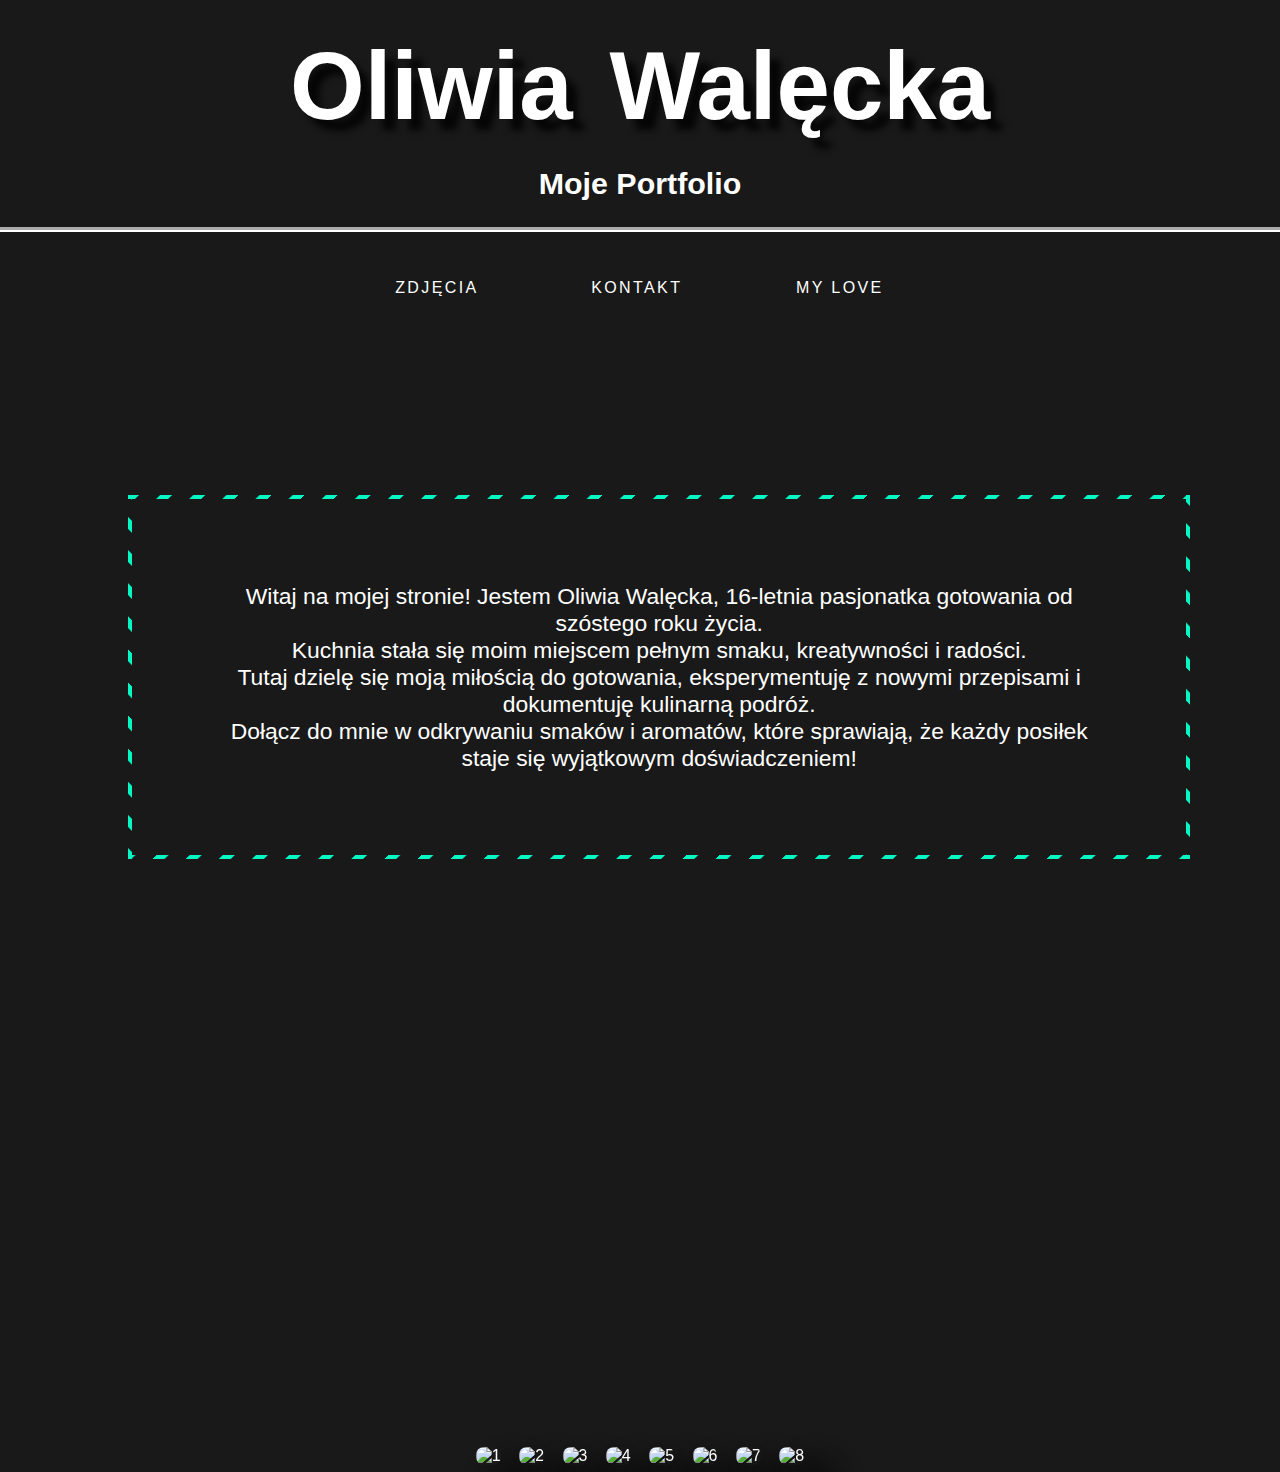
==== index.html @ d30f72d1 "Add files via upload" ====
<!DOCTYPE html>
<html lang="pl">
<head>
    <meta charset="UTF-8">
    <meta http-equiv="X-UA-Compatible" content="IE=edge">
    <meta http-equiv="Content-Language" content="pl">

    <meta name="keywords" content="oliwia walecka, oliwia, walecka, walęcka, oliwia walęcka, oliwka walecka">
    <meta name="author" content="oliwia walecka">
    <meta name="copyright" content="mateusz tomaszek">
    <meta name="robots" content="index">
    <meta name="description" content="Oliwia Walęcka. Moje portfolio">

    <meta name="viewport" content="width=device-width, initial-scale=1, minimum-scale=1">
    <link rel="shortcut icon" href="other/img/logo.png" type="image/x-icon">
    <link rel="icon" href="other/img/logo.png">
    <title>Oliwia Walęcka</title>
    <link rel="stylesheet" href="other/style2.css">




</head>
<script src="https://code.jquery.com/jquery-3.6.4.js"></script>
<script src="other/script.js">
</script>

<body>  
    <div class="head">
        <h1 translate="no"><a href="https://mateusztomaszek.com.pl/oliwka/subpage/mateusz&oliwia">Oliwia Walęcka</a></h1>
        <h2 class="hover-underline-animation">Moje Portfolio</h2>
        
        <div class="menu">
        <ul>
            <li><a href="#photo">Zdjęcia</a></li>
            <li><a href="#contact">Kontakt</a></li>
            <li><a href="https://mateusztomaszek.com.pl/">My Love</a></li>
          </ul>
        </div>
    </div>
    <div class="info">
        <p>
        Witaj na mojej stronie! Jestem Oliwia Walęcka, 16-letnia pasjonatka gotowania od szóstego roku życia. <br />
        Kuchnia stała się moim miejscem pełnym smaku, kreatywności i radości. <br /> Tutaj dzielę się moją miłością do gotowania, 
        eksperymentuję z nowymi przepisami i dokumentuję kulinarną podróż. <br /> Dołącz do mnie w odkrywaniu smaków i aromatów, 
        które sprawiają, że każdy posiłek staje się wyjątkowym doświadczeniem! 
    </p>
    </div>

    <div class="center" id="photo">
        
        <img id="img1" src="https://i.ibb.co/nn9kZvr/mmm.jpg" width="300px" height="300px" alt="1">
        <img id="img2" src="https://i.ibb.co/Qp3J549/kk.jpg" width="300px" height="300px" alt="2">
        <img id="img3" src="https://i.ibb.co/3hpsKBm/m.jpg" width="300px" height="300px" alt="3">
        <img id="img4" src="https://i.ibb.co/zNxSxxN/kkk.jpg" width="300px" height="300px" alt="4">
        <img id="img5" src="https://i.ibb.co/KKZQPjh/mm.jpg" width="300px" height="300px" alt="5">
        <img id="img6" src="https://i.ibb.co/B6WcpTF/kkkk.jpg" width="300px" height="300px" alt="6">
        <img id="img7" src="https://i.ibb.co/RS8Lb6v/mmmm.jpg" width="300px" height="300px" alt="7">
        <img id="img8" src="https://i.ibb.co/2sQ4MB1/kkkkk.jpg" width="300px" height="300px" alt="8">



        
        
        
        

        <!--
        <img id="img9" src="other/photo/9.jpg" width="300px" height="300px" alt="9" onclick="showFullscreen('other/photo/9.jpg')">
        <img id="img10" src="other/photo/10.jpg" width="300px" height="300px" alt="10" onclick="showFullscreen('other/photo/10.jpg')">
        <img id="img11" src="other/photo/11.jpg" width="300px" height="300px" alt="11" onclick="showFullscreen('other/photo/11.jpg')">
        <img id="img12" src="other/photo/12.jpg" width="300px" height="300px" alt="12" onclick="showFullscreen('other/photo/12.jpg')">
        <img id="img13" src="other/photo/13.jpg" width="300px" height="300px" alt="13" onclick="showFullscreen('other/photo/13.jpg')">
        <img id="img14" src="other/photo/14.jpg" width="300px" height="300px" alt="14" onclick="showFullscreen('other/photo/14.jpg')">
        <img id="img15" src="other/photo/15.jpg" width="300px" height="300px" alt="15" onclick="showFullscreen('other/photo/15.jpg')">
        <img id="img16" src="other/photo/16.jpg" width="300px" height="300px" alt="16" onclick="showFullscreen('other/photo/16.jpg')">
        <img id="img17" src="other/photo/17.jpg" width="300px" height="300px" alt="17" onclick="showFullscreen('other/photo/17.jpg')">
        <img id="img18" src="other/photo/18.jpg" width="300px" height="300px" alt="18" onclick="showFullscreen('other/photo/18.jpg')">
        <img id="img19" src="other/photo/19.jpg" width="300px" height="300px" alt="19" onclick="showFullscreen('other/photo/19.jpg')">
        <img id="img20" src="other/photo/20.jpg" width="300px" height="300px" alt="20" onclick="showFullscreen('other/photo/20.jpg')">
        
        <img id="img21" src="other/photo/21.jpg" width="300px" height="300px" alt="21" onclick="showFullscreen('other/photo/21.jpg')">
        <img id="img22" src="other/photo/22.jpg" width="300px" height="300px" alt="22" onclick="showFullscreen('other/photo/22.jpg')">
        <img id="img23" src="other/photo/23.jpg" width="300px" height="300px" alt="23" onclick="showFullscreen('other/photo/23.jpg')">
        <img id="img24" src="other/photo/24.jpg" width="300px" height="300px" alt="24" onclick="showFullscreen('other/photo/24.jpg')">
        <img id="img25" src="other/photo/25.jpg" width="300px" height="300px" alt="25" onclick="showFullscreen('other/photo/25.jpg')">
        <img id="img26" src="other/photo/26.jpg" width="300px" height="300px" alt="26" onclick="showFullscreen('other/photo/26.jpg')">
        <img id="img27" src="other/photo/27.jpg" width="300px" height="300px" alt="27" onclick="showFullscreen('other/photo/27.jpg')">
        <img id="img28" src="other/photo/28.jpg" width="300px" height="300px" alt="28" onclick="showFullscreen('other/photo/28.jpg')">
        <img id="img29" src="other/photo/29.jpg" width="300px" height="300px" alt="29" onclick="showFullscreen('other/photo/29.jpg')">
        <img id="img30" src="other/photo/30.jpg" width="300px" height="300px" alt="30" onclick="showFullscreen('other/photo/30.jpg')">
        <img id="img31" src="other/photo/31.jpg" width="300px" height="300px" alt="31" onclick="showFullscreen('other/photo/31.jpg')">
        <img id="img32" src="other/photo/32.jpg" width="300px" height="300px" alt="32" onclick="showFullscreen('other/photo/32.jpg')">
        <img id="img33" src="other/photo/33.jpg" width="300px" height="300px" alt="33" onclick="showFullscreen('other/photo/33.jpg')">
        <img id="img34" src="other/photo/34.jpg" width="300px" height="300px" alt="34" onclick="showFullscreen('other/photo/34.jpg')">
        <img id="img35" src="other/photo/35.jpg" width="300px" height="300px" alt="35" onclick="showFullscreen('other/photo/35.jpg')">
        <img id="img36" src="other/photo/36.jpg" width="300px" height="300px" alt="36" onclick="showFullscreen('other/photo/36.jpg')">
        <img id="img37" src="other/photo/37.jpg" width="300px" height="300px" alt="37" onclick="showFullscreen('other/photo/37.jpg')">
        <img id="img38" src="other/photo/38.jpg" width="300px" height="300px" alt="38" onclick="showFullscreen('other/photo/38.jpg')">
        <img id="img39" src="other/photo/39.jpg" width="300px" height="300px" alt="39" onclick="showFullscreen('other/photo/39.jpg')">
        <img id="img40" src="other/photo/40.jpg" width="300px" height="300px" alt="40" onclick="showFullscreen('other/photo/40.jpg')">
    -->


    </div>



</body>
</html>
---- other/style2.css ----
@font-face {
    font-family: 'clip'; 
    src: url('other/clip.ttf') format('truetype');
}
::-webkit-scrollbar {
    width: 10px;
  }
  
::-webkit-scrollbar-track {
    background: #131313;
  }
  

::-webkit-scrollbar-thumb {
    background: #404040;
  }
  

::-webkit-scrollbar-thumb:hover {
    background: #606060;
  }


*
{
    margin: 0;
}
body
{
background-color:#191919;
color: white;
font-family: arial;

}

.head
{
    position: absolute;
    top: 2%;
    height: 15%;
    width: 100%;

}
.head h1
{
    display: flex;
    align-items: center;
    justify-content: center;
    text-align: center;
    height: 100%;
    font-family: "Vibur", sans-serif;
    font-size: 500%;
    color: white;
    word-spacing: 10px;
    text-shadow: 11px 11px 6px rgba(6, 6, 6, 1);


/*
    text-shadow:
    0 0 7px #fff,
    0 0 10px #fff,
    0 0 21px #fff,
    0 0 42px rgb(255, 145, 246),
    0 0 82px rgb(255, 0, 255),
    0 0 92px rgb(177, 0, 153),
    0 0 102px #191919,
    0 0 151px #191919;
*/
}

.head h2
{
    text-align: center;
    font-size: 190%;
    margin-top: 1%;
    border: #191919;
    border-bottom: groove 5px #ffffff;
    padding-bottom: 26px;

}


.center
{
    text-align: center;
    position: absolute;
    top: 50%;
    width: 80%;
    left: 10%;

}
.center img
{
    -webkit-box-shadow: 24px 23px 33px 9px rgba(8, 8, 8, 1);
    -moz-box-shadow: 24px 23px 33px 9px rgba(8, 8, 8, 1);
    box-shadow: 24px 23px 33px 9px rgb(8, 8, 8);
    
    margin: 7px;
    border-radius: 8px;
    transition: transform 0.2s;
    filter: brightness(1);
    transition: 1s;

}
.center img:hover
{
   
    transition: transform 0.2s;
    filter: brightness(0.90);
}



@media (min-width: 0px)
{
    .head h1
    {
        font-size: 210%; 
    }
    .center img
    {
        height: 200px;
        width: 200px;
    }
    .center
    {
        top: 120%;
    }
    .info p
    {
        margin: 5%;
        
    }
    .menu ul
    {
        width: 350px;
    }
    .menu a
    {
        margin-left: -10px;
    }
}

/*------------------------------*/

@media (min-width: 400px)
{
    .head h1
    {
        font-size: 270%; 
    }
    .center img
    {
        height: 300px;
        width: 300px;
    }
    .center
    {
        top: 90%;
    }
    .menu a
    {
        margin-left: 0px;
    }
    .menu ul
    {
        width: 400px;
    }
}

/*------------------------------*/

@media (min-width: 614px)
{
    .head h1
    {
        font-size: 400%; 
    }
    .menu ul
    {
        width: 500px;
    }
}


/*------------------------------*/

@media (min-width: 1100px)
{
    .head h1
    {
        font-size: 600%; 
    }
    .info p
    {
        font-size: 130%;
    }
    .menu ul
    {
        width: 600px;
    }
}

/*------------------------------*/

@media (min-width: 1500px)
{
    .info p
    {
        font-size: 150%;
    }
    .center
    {
        top: 95%;
    }
}





/*------------------------------*/
/*------------------------------*/
/*------------------------------*/


@media (max-height: 449px)
{

    .info
    {
        top: 20%;
    }
    .menu
    {
        top: -70%;
    }
}


/*------------------------------*/


@media (max-height: 1099px)
{

    .info p
    {
        font-size: 130%;
    }
    .menu
    {
        top: 60%;
    }
    .info
    {
        top: 55%
    }
    .center
    {
        top:160%;
    }
}

@media (min-height: 1100px)
{
    .info p
    {
        font-size: 130%;
    }
    .menu
    {
        top: 70%;
    }
    .info
    {
        top: 45%
    }
    .center
    {
        top:93%;
    }
}









a
{
    text-decoration: none;
    color:white;
}
a:link
{  
    color:white;
}
a:visited
{
    color:white;
}
a:hover
{
    color:rgb(165, 165, 165);
}


.info
{
    text-align: center;
    position: absolute;

    left: 10%;
    width: 77%;
    font-size: 110%;
    padding: 3%;


   



    
    background-image: repeating-linear-gradient(46deg, #05f8c3, #05f8c3 7.36px, transparent 8px, transparent 21.8px, #05f8c3 23px), repeating-linear-gradient(136deg, #05f8c3, #05f8c3 7.36px, transparent 8px, transparent 21.8px, #05f8c3 23px), repeating-linear-gradient(226deg, #05f8c3, #05f8c3 7.36px, transparent 8px, transparent 21.8px, #05f8c3 23px), repeating-linear-gradient(316deg, #05f8c3, #05f8c3 7.36px, transparent 8px, transparent 21.8px, #05f8c3 23px);
    background-size: 4px calc(100% + 33.11px), calc(100% + 33.11px) 4px, 4px calc(100% + 33.11px) , calc(100% + 33.11px) 4px;
    background-position: 0 0, 0 0, 100% 0, 0 100%;
    background-repeat: no-repeat;
    animation: borderAnimation 2s infinite linear;
    
    }
    @keyframes borderAnimation 
    {
        from { background-position: 0 0, -33.11px 0, 100% -33.11px, 0 100%; }
        to { background-position: 0 -33.11px, 0 0, 100% 0, -33.11px 100%; }
    }




      .menu ul { 
        margin: 150px auto 0; 
        padding: 0; 
        list-style: none; 
        display: table;
        text-align: center;
      }
      .menu li { 
        display: table-cell; 
        position: relative; 
        padding: 15px 0;
      }
      .menu a {
        color: #fff;
        text-transform: uppercase;
        text-decoration: none;
        letter-spacing: 0.15em;
        
        display: inline-block;
        padding: 15px 20px;
        position: relative;
      }
      .menu a:after {    
        background: none repeat scroll 0 0 transparent;
        bottom: 0;
        content: "";
        display: block;
        height: 2px;
        left: 50%;
        position: absolute;
        background: #fff;
        transition: width 0.3s ease 0s, left 0.3s ease 0s;
        width: 0;
      }
      .menu a:hover:after { 
        width: 100%; 
        left: 0; 
      }
      @media screen and (max-height: 300px) {
          ul {
              margin-top: 40px;
          }
      }
      

      .menu 
      {
        
        position: absolute;
        text-align: center;
        width: 100%;
        left: 0%;
      }
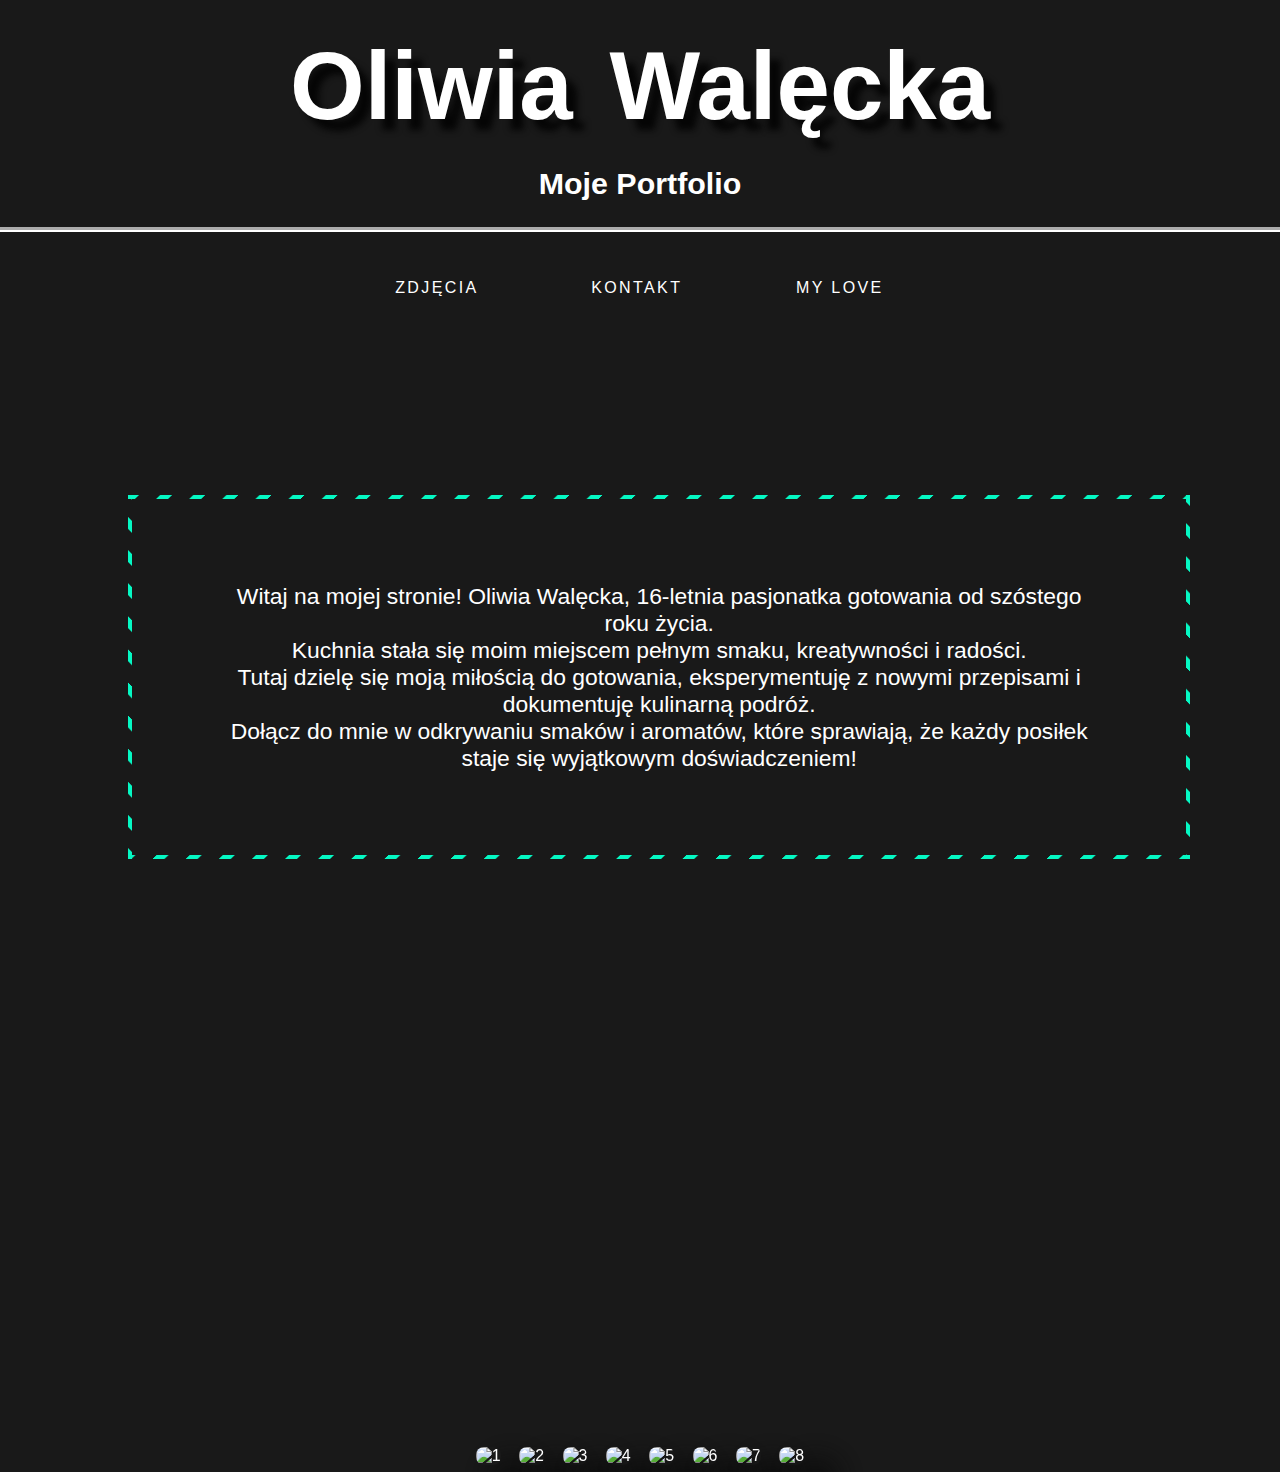
==== commit 53611313: "Add files via upload" ====
--- a/index.html
+++ b/index.html
@@ -27,20 +27,20 @@
 
 <body>  
     <div class="head">
-        <h1 translate="no"><a href="https://mateusztomaszek.com.pl/oliwka/subpage/mateusz&oliwia">Oliwia Walęcka</a></h1>
+        <h1 translate="no"><a href="https://oliwka.mateusztomaszek.com.pl/subpage/mateusz&oliwia">Oliwia Walęcka</a></h1>
         <h2 class="hover-underline-animation">Moje Portfolio</h2>
         
         <div class="menu">
         <ul>
             <li><a href="#photo">Zdjęcia</a></li>
-            <li><a href="#contact">Kontakt</a></li>
+            <li><a href="https://oliwka.mateusztomaszek.com.pl/linki">Kontakt</a></li>
             <li><a href="https://mateusztomaszek.com.pl/">My Love</a></li>
           </ul>
         </div>
     </div>
     <div class="info">
         <p>
-        Witaj na mojej stronie! Jestem Oliwia Walęcka, 16-letnia pasjonatka gotowania od szóstego roku życia. <br />
+        Witaj na mojej stronie! Oliwia Walęcka, 16-letnia pasjonatka gotowania od szóstego roku życia. <br />
         Kuchnia stała się moim miejscem pełnym smaku, kreatywności i radości. <br /> Tutaj dzielę się moją miłością do gotowania, 
         eksperymentuję z nowymi przepisami i dokumentuję kulinarną podróż. <br /> Dołącz do mnie w odkrywaniu smaków i aromatów, 
         które sprawiają, że każdy posiłek staje się wyjątkowym doświadczeniem! 
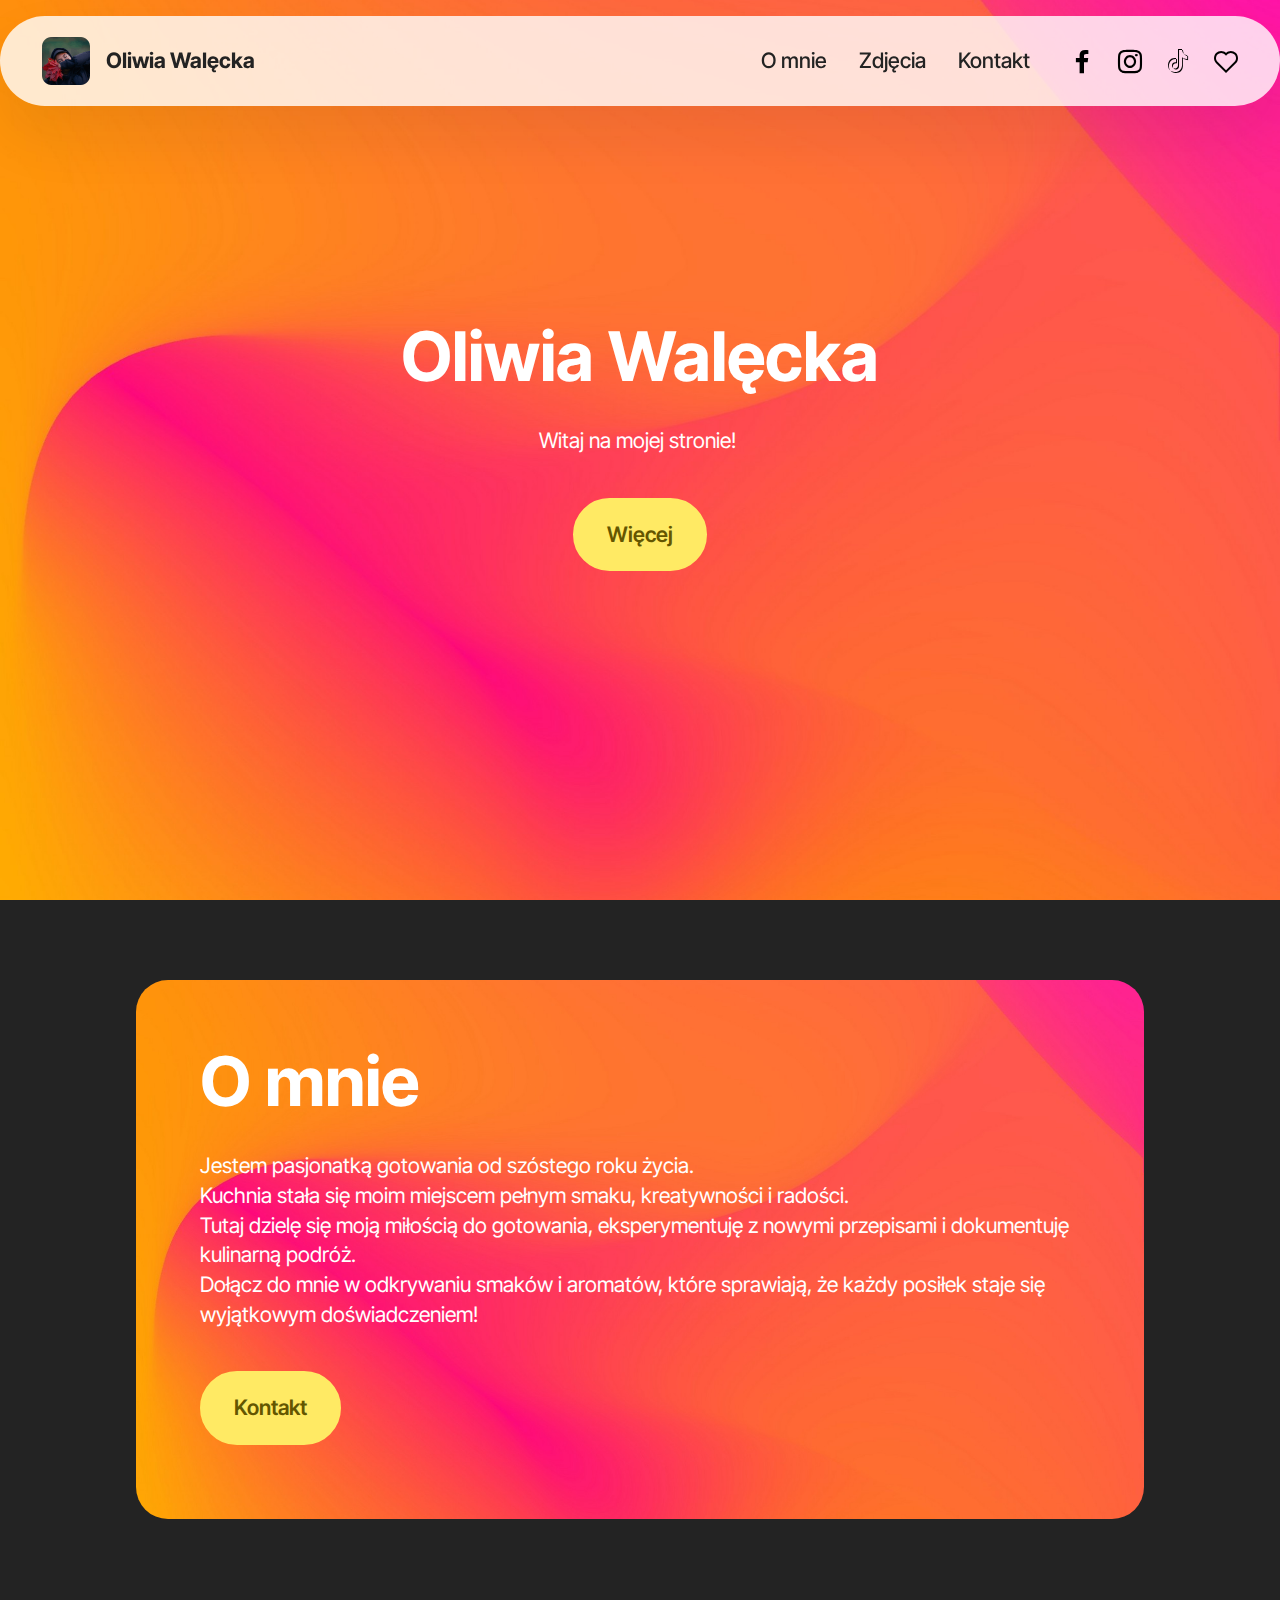
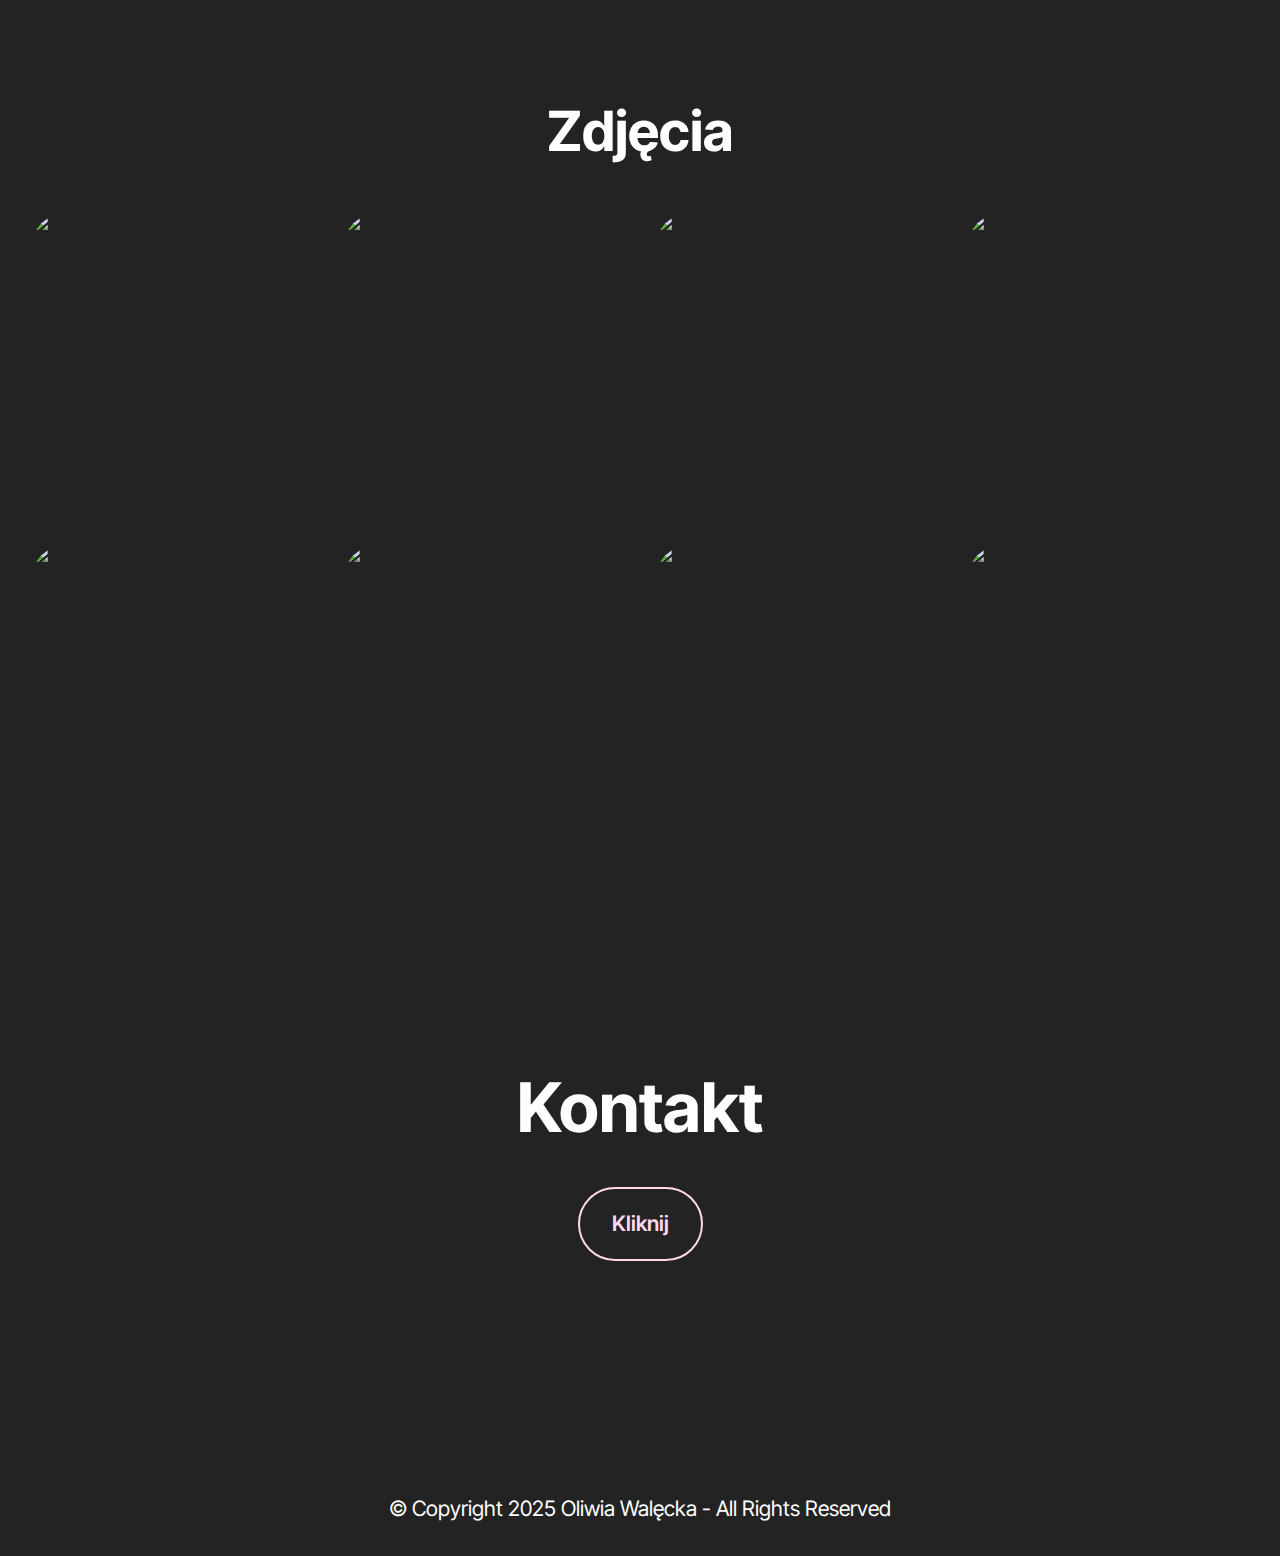
==== commit cdccc02d: "Add files via upload" ====
--- a/index.html
+++ b/index.html
@@ -1,110 +1,262 @@
-<!DOCTYPE html>
-<html lang="pl">
-<head>
-    <meta charset="UTF-8">
-    <meta http-equiv="X-UA-Compatible" content="IE=edge">
-    <meta http-equiv="Content-Language" content="pl">
-
-    <meta name="keywords" content="oliwia walecka, oliwia, walecka, walęcka, oliwia walęcka, oliwka walecka">
-    <meta name="author" content="oliwia walecka">
-    <meta name="copyright" content="mateusz tomaszek">
-    <meta name="robots" content="index">
-    <meta name="description" content="Oliwia Walęcka. Moje portfolio">
-
-    <meta name="viewport" content="width=device-width, initial-scale=1, minimum-scale=1">
-    <link rel="shortcut icon" href="other/img/logo.png" type="image/x-icon">
-    <link rel="icon" href="other/img/logo.png">
-    <title>Oliwia Walęcka</title>
-    <link rel="stylesheet" href="other/style2.css">
-
-
-
-
-</head>
-<script src="https://code.jquery.com/jquery-3.6.4.js"></script>
-<script src="other/script.js">
-</script>
-
-<body>  
-    <div class="head">
-        <h1 translate="no"><a href="https://oliwka.mateusztomaszek.com.pl/subpage/mateusz&oliwia">Oliwia Walęcka</a></h1>
-        <h2 class="hover-underline-animation">Moje Portfolio</h2>
-        
-        <div class="menu">
-        <ul>
-            <li><a href="#photo">Zdjęcia</a></li>
-            <li><a href="https://oliwka.mateusztomaszek.com.pl/linki">Kontakt</a></li>
-            <li><a href="https://mateusztomaszek.com.pl/">My Love</a></li>
-          </ul>
-        </div>
-    </div>
-    <div class="info">
-        <p>
-        Witaj na mojej stronie! Oliwia Walęcka, 16-letnia pasjonatka gotowania od szóstego roku życia. <br />
-        Kuchnia stała się moim miejscem pełnym smaku, kreatywności i radości. <br /> Tutaj dzielę się moją miłością do gotowania, 
-        eksperymentuję z nowymi przepisami i dokumentuję kulinarną podróż. <br /> Dołącz do mnie w odkrywaniu smaków i aromatów, 
-        które sprawiają, że każdy posiłek staje się wyjątkowym doświadczeniem! 
-    </p>
-    </div>
-
-    <div class="center" id="photo">
-        
-        <img id="img1" src="https://i.ibb.co/nn9kZvr/mmm.jpg" width="300px" height="300px" alt="1">
-        <img id="img2" src="https://i.ibb.co/Qp3J549/kk.jpg" width="300px" height="300px" alt="2">
-        <img id="img3" src="https://i.ibb.co/3hpsKBm/m.jpg" width="300px" height="300px" alt="3">
-        <img id="img4" src="https://i.ibb.co/zNxSxxN/kkk.jpg" width="300px" height="300px" alt="4">
-        <img id="img5" src="https://i.ibb.co/KKZQPjh/mm.jpg" width="300px" height="300px" alt="5">
-        <img id="img6" src="https://i.ibb.co/B6WcpTF/kkkk.jpg" width="300px" height="300px" alt="6">
-        <img id="img7" src="https://i.ibb.co/RS8Lb6v/mmmm.jpg" width="300px" height="300px" alt="7">
-        <img id="img8" src="https://i.ibb.co/2sQ4MB1/kkkkk.jpg" width="300px" height="300px" alt="8">
-
-
-
-        
-        
-        
-        
-
-        <!--
-        <img id="img9" src="other/photo/9.jpg" width="300px" height="300px" alt="9" onclick="showFullscreen('other/photo/9.jpg')">
-        <img id="img10" src="other/photo/10.jpg" width="300px" height="300px" alt="10" onclick="showFullscreen('other/photo/10.jpg')">
-        <img id="img11" src="other/photo/11.jpg" width="300px" height="300px" alt="11" onclick="showFullscreen('other/photo/11.jpg')">
-        <img id="img12" src="other/photo/12.jpg" width="300px" height="300px" alt="12" onclick="showFullscreen('other/photo/12.jpg')">
-        <img id="img13" src="other/photo/13.jpg" width="300px" height="300px" alt="13" onclick="showFullscreen('other/photo/13.jpg')">
-        <img id="img14" src="other/photo/14.jpg" width="300px" height="300px" alt="14" onclick="showFullscreen('other/photo/14.jpg')">
-        <img id="img15" src="other/photo/15.jpg" width="300px" height="300px" alt="15" onclick="showFullscreen('other/photo/15.jpg')">
-        <img id="img16" src="other/photo/16.jpg" width="300px" height="300px" alt="16" onclick="showFullscreen('other/photo/16.jpg')">
-        <img id="img17" src="other/photo/17.jpg" width="300px" height="300px" alt="17" onclick="showFullscreen('other/photo/17.jpg')">
-        <img id="img18" src="other/photo/18.jpg" width="300px" height="300px" alt="18" onclick="showFullscreen('other/photo/18.jpg')">
-        <img id="img19" src="other/photo/19.jpg" width="300px" height="300px" alt="19" onclick="showFullscreen('other/photo/19.jpg')">
-        <img id="img20" src="other/photo/20.jpg" width="300px" height="300px" alt="20" onclick="showFullscreen('other/photo/20.jpg')">
-        
-        <img id="img21" src="other/photo/21.jpg" width="300px" height="300px" alt="21" onclick="showFullscreen('other/photo/21.jpg')">
-        <img id="img22" src="other/photo/22.jpg" width="300px" height="300px" alt="22" onclick="showFullscreen('other/photo/22.jpg')">
-        <img id="img23" src="other/photo/23.jpg" width="300px" height="300px" alt="23" onclick="showFullscreen('other/photo/23.jpg')">
-        <img id="img24" src="other/photo/24.jpg" width="300px" height="300px" alt="24" onclick="showFullscreen('other/photo/24.jpg')">
-        <img id="img25" src="other/photo/25.jpg" width="300px" height="300px" alt="25" onclick="showFullscreen('other/photo/25.jpg')">
-        <img id="img26" src="other/photo/26.jpg" width="300px" height="300px" alt="26" onclick="showFullscreen('other/photo/26.jpg')">
-        <img id="img27" src="other/photo/27.jpg" width="300px" height="300px" alt="27" onclick="showFullscreen('other/photo/27.jpg')">
-        <img id="img28" src="other/photo/28.jpg" width="300px" height="300px" alt="28" onclick="showFullscreen('other/photo/28.jpg')">
-        <img id="img29" src="other/photo/29.jpg" width="300px" height="300px" alt="29" onclick="showFullscreen('other/photo/29.jpg')">
-        <img id="img30" src="other/photo/30.jpg" width="300px" height="300px" alt="30" onclick="showFullscreen('other/photo/30.jpg')">
-        <img id="img31" src="other/photo/31.jpg" width="300px" height="300px" alt="31" onclick="showFullscreen('other/photo/31.jpg')">
-        <img id="img32" src="other/photo/32.jpg" width="300px" height="300px" alt="32" onclick="showFullscreen('other/photo/32.jpg')">
-        <img id="img33" src="other/photo/33.jpg" width="300px" height="300px" alt="33" onclick="showFullscreen('other/photo/33.jpg')">
-        <img id="img34" src="other/photo/34.jpg" width="300px" height="300px" alt="34" onclick="showFullscreen('other/photo/34.jpg')">
-        <img id="img35" src="other/photo/35.jpg" width="300px" height="300px" alt="35" onclick="showFullscreen('other/photo/35.jpg')">
-        <img id="img36" src="other/photo/36.jpg" width="300px" height="300px" alt="36" onclick="showFullscreen('other/photo/36.jpg')">
-        <img id="img37" src="other/photo/37.jpg" width="300px" height="300px" alt="37" onclick="showFullscreen('other/photo/37.jpg')">
-        <img id="img38" src="other/photo/38.jpg" width="300px" height="300px" alt="38" onclick="showFullscreen('other/photo/38.jpg')">
-        <img id="img39" src="other/photo/39.jpg" width="300px" height="300px" alt="39" onclick="showFullscreen('other/photo/39.jpg')">
-        <img id="img40" src="other/photo/40.jpg" width="300px" height="300px" alt="40" onclick="showFullscreen('other/photo/40.jpg')">
-    -->
-
-
-    </div>
-
-
-
-</body>
+<!DOCTYPE html>
+<html  >
+<head>
+  <!-- Site made with Mobirise Website Builder v5.9.13, https://mobirise.com -->
+  <meta charset="UTF-8">
+  <meta http-equiv="Content-Language" content="pl">
+  <meta http-equiv="X-UA-Compatible" content="IE=edge">
+  <meta name="generator" content="Mobirise v5.9.13, mobirise.com">
+  <meta name="viewport" content="width=device-width, initial-scale=1, minimum-scale=1">
+  <link rel="shortcut icon" href="assets/images/logo-96x96.png" type="image/x-icon">
+  <meta name="description" content="Moje portfolio">
+  <meta name="keywords" content="oliwia walecka, oliwia, walecka, walęcka, oliwia walęcka, oliwka walecka">
+  <meta name="author" content="oliwia walęcka">
+  <meta name="copyright" content="oliwia walęcka">
+  <meta name="robots" content="index">
+  
+  
+  <title>Oliwia Walęcka</title>
+  <link rel="stylesheet" href="assets/web/assets/mobirise-icons2/mobirise2.css">
+  <link rel="stylesheet" href="assets/bootstrap/css/bootstrap.min.css">
+  <link rel="stylesheet" href="assets/bootstrap/css/bootstrap-grid.min.css">
+  <link rel="stylesheet" href="assets/bootstrap/css/bootstrap-reboot.min.css">
+  <link rel="stylesheet" href="assets/dropdown/css/style.css">
+  <link rel="stylesheet" href="assets/socicon/css/styles.css">
+  <link rel="stylesheet" href="assets/theme/css/style.css">
+  <link rel="preload" href="https://fonts.googleapis.com/css2?family=Inter+Tight:wght@400;700&display=swap&display=swap" as="style" onload="this.onload=null;this.rel='stylesheet'">
+  <noscript><link rel="stylesheet" href="https://fonts.googleapis.com/css2?family=Inter+Tight:wght@400;700&display=swap&display=swap"></noscript>
+  <link rel="preload" as="style" href="assets/mobirise/css/mbr-additional.css?v=soBVzg"><link rel="stylesheet" href="assets/mobirise/css/mbr-additional.css?v=soBVzg" type="text/css">
+
+  
+  
+  
+</head>
+<style>
+    /* SCROLL */
+    ::-webkit-scrollbar {
+        width: 10px;
+      }
+      
+    ::-webkit-scrollbar-track {
+        background: #131313;
+      }
+      
+    
+    ::-webkit-scrollbar-thumb {
+        background: #404040;
+      }
+      
+    
+    ::-webkit-scrollbar-thumb:hover {
+        background: #606060;
+      }
+    
+    
+    </style>
+<body>
+  
+  <section data-bs-version="5.1" class="menu menu1 cid-u4scvoGIfT" once="menu" id="menu01-1">
+	
+
+	<nav class="navbar navbar-dropdown navbar-fixed-top navbar-expand-lg">
+		<div class="container">
+			<div class="navbar-brand">
+				<span class="navbar-logo">
+					
+						<img src="assets/images/logo-96x96.png" alt="Oliwia" style="height: 3rem;">
+					
+				</span>
+				<span class="navbar-caption-wrap"><a class="navbar-caption text-black display-4" href="https://mobiri.se">Oliwia Walęcka</a></span>
+			</div>
+			<button class="navbar-toggler" type="button" data-toggle="collapse" data-bs-toggle="collapse" data-target="#navbarSupportedContent" data-bs-target="#navbarSupportedContent" aria-controls="navbarNavAltMarkup" aria-expanded="false" aria-label="Toggle navigation">
+				<div class="hamburger">
+					<span></span>
+					<span></span>
+					<span></span>
+					<span></span>
+				</div>
+			</button>
+			<div class="collapse navbar-collapse" id="navbarSupportedContent">
+				<ul class="navbar-nav nav-dropdown nav-right" data-app-modern-menu="true"><li class="nav-item">
+						<a class="nav-link link text-black text-primary display-4" href="index.html#header15-3" aria-expanded="false">O mnie</a>
+					</li>
+					<li class="nav-item">
+						<a class="nav-link link text-black text-primary display-4" href="index.html#gallery06-8" aria-expanded="false">Zdjęcia</a>
+					</li>
+					<li class="nav-item">
+						<a class="nav-link link text-black text-primary display-4" href="index.html#header19-6">Kontakt</a>
+					</li></ul>
+				<div class="icons-menu">
+					<a class="iconfont-wrapper" href="https://www.facebook.com/Owilia.walecka" target="_blank">
+						<span class="p-2 mbr-iconfont socicon-facebook socicon"></span>
+					</a>
+					<a class="iconfont-wrapper" href="https://www.instagram.com/o_oliwk_a_" target="_blank">
+						<span class="p-2 mbr-iconfont socicon-instagram socicon"></span>
+					</a>
+					<a class="iconfont-wrapper" href="https://www.tiktok.com/@o_oliwk_a_.a" target="_blank">
+						<span class="p-2 mbr-iconfont socicon-tiktok socicon" style="color: rgb(0, 0, 0); fill: rgb(0, 0, 0);"></span>
+					</a>
+					<a class="iconfont-wrapper" href="https://mateusztomaszek.com.pl/" target="_blank">
+						<span class="p-2 mbr-iconfont mobi-mbri-hearth mobi-mbri"></span>
+					</a>
+				</div>
+				
+			</div>
+		</div>
+	</nav>
+</section>
+
+<section data-bs-version="5.1" class="header09 startm5 cid-u4scuD0iQO mbr-fullscreen" id="header09-0">	
+    
+	
+	
+	<div class="container-fluid">
+		<div class="row">
+			<div class="content-wrap col-12 col-md-8">
+				<h1 class="mbr-section-title mbr-fonts-style mbr-white mb-4 display-1"><strong>Oliwia Walęcka</strong></h1>
+				
+				<p class="mbr-fonts-style mbr-text mbr-white mb-4 display-7">Witaj na mojej stronie!&nbsp;</p>
+				<div class="mbr-section-btn"><a class="btn btn-danger display-7" href="index.html#header09-0">Więcej</a></div>
+			</div>
+		</div>
+	</div>
+</section>
+
+<section data-bs-version="5.1" class="header15 cid-u4shLeSja3" id="header15-3">
+	
+
+	
+	
+	<div class="container-fluid">
+		<div class="row justify-content-center">
+			<div class="card col-12 col-lg-10">
+				<div class="card-wrapper wrap">
+					<div class="card-box align-center">
+						<h1 class="card-title mbr-fonts-style mb-4 display-1">
+							<strong>O mnie</strong></h1>
+						<p class="mbr-text mbr-fonts-style mb-4 display-7">Jestem pasjonatką gotowania od szóstego roku życia.
+<br>Kuchnia stała się moim miejscem pełnym smaku, kreatywności i radości.
+<br>Tutaj dzielę się moją miłością do gotowania, eksperymentuję z nowymi przepisami i dokumentuję kulinarną podróż.
+<br>Dołącz do mnie w odkrywaniu smaków i aromatów, które sprawiają, że każdy posiłek staje się wyjątkowym doświadczeniem!</p>
+						<div class="mbr-section-btn mt-4"><a class="btn btn-danger display-7" href="https://oliwka.mateusztomaszek.com.pl/linki">Kontakt</a></div>
+					</div>
+				</div>
+			</div>
+		</div>
+	</div>
+</section>
+
+<section data-bs-version="5.1" class="gallery06 cid-u4snxz7RTv" id="gallery06-8">
+    
+    
+    <div class="container">
+        <div class="row justify-content-center">
+            <div class="col-12 content-head">
+                <div class="mbr-section-head mb-5">
+                    <h4 class="mbr-section-title mbr-fonts-style align-center mb-0 display-2">
+                        <strong>Zdjęcia</strong></h4>
+                    
+                </div>
+            </div>
+        </div>
+        <div class="row">
+            <div class="item features-image col-12 col-md-6 col-lg-3 active">
+                <div class="item-wrapper">
+                    <div class="item-img">
+                        <img src="https://i.ibb.co/nn9kZvr/mmm.jpg" alt="photo" title="" data-slide-to="0" data-bs-slide-to="0">
+                    </div>
+                </div>
+            </div>
+            <div class="item features-image col-12 col-md-6 col-lg-3">
+                <div class="item-wrapper">
+                    <div class="item-img">
+                        <img src="https://i.ibb.co/2sQ4MB1/kkkkk.jpg" alt="photo" title="" data-slide-to="1" data-bs-slide-to="1">
+                    </div>
+                </div>
+            </div>
+            <div class="item features-image col-12 col-md-6 col-lg-3">
+                <div class="item-wrapper">
+                    <div class="item-img">
+                        <img src="https://i.ibb.co/3hpsKBm/m.jpg" alt="photo" title="" data-slide-to="2" data-bs-slide-to="2">
+                    </div>
+                </div>
+            </div>
+            <div class="item features-image col-12 col-md-6 col-lg-3">
+                <div class="item-wrapper">
+                    <div class="item-img">
+                        <img src="https://i.ibb.co/Qp3J549/kk.jpg" alt="photo" title="" data-slide-to="3" data-bs-slide-to="3">
+                    </div>
+                </div>
+            </div>
+            <div class="item features-image col-12 col-md-6 col-lg-3">
+                <div class="item-wrapper">
+                    <div class="item-img">
+                        <img src="https://i.ibb.co/KKZQPjh/mm.jpg" alt="photo" title="" data-slide-to="4" data-bs-slide-to="4">
+                    </div>
+                </div>
+            </div>
+            <div class="item features-image col-12 col-md-6 col-lg-3">
+                <div class="item-wrapper">
+                    <div class="item-img">
+                        <img src="https://i.ibb.co/zNxSxxN/kkk.jpg" alt="photo" title="" data-slide-to="5" data-bs-slide-to="5">
+                    </div>
+                </div>
+            </div>
+            <div class="item features-image col-12 col-md-6 col-lg-3">
+                <div class="item-wrapper">
+                    <div class="item-img">
+                        <img src="https://i.ibb.co/RS8Lb6v/mmmm.jpg" alt="photo" title="" data-slide-to="6" data-bs-slide-to="6">
+                    </div>
+                </div>
+            </div>
+            <div class="item features-image col-12 col-md-6 col-lg-3">
+                <div class="item-wrapper">
+                    <div class="item-img">
+                        <img src="https://i.ibb.co/B6WcpTF/kkkk.jpg" alt="photo" title="" data-slide-to="7" data-bs-slide-to="7">
+                    </div>
+                </div>
+            </div>
+
+        </div>
+        
+    </div>
+</section>
+
+<section data-bs-version="5.1" class="header19 cid-u4sk6b5qJ6" id="header19-6">
+  
+
+  
+  
+  <div class="container">
+    <div class="row">
+      <div class="content-wrap col-12 col-md-8">
+        <h1 class="mbr-section-title mbr-fonts-style mb-4 display-1">
+          <strong>Kontakt</strong></h1>
+        
+        <div class="mbr-section-btn"><a class="btn btn-secondary-outline display-7" href="https://oliwka.mateusztomaszek.com.pl/linki">Kliknij</a></div>
+        
+      </div>
+    </div>
+  </div>
+</section>
+
+<section data-bs-version="5.1" class="footer4 cid-u4skXtKfQz" once="footers" id="footer04-7">
+
+    
+
+    
+
+    <div class="container">
+        <div class="media-container-row align-center mbr-white">
+            <div class="col-12">
+                <p class="mbr-text mb-0 mbr-fonts-style display-7">
+                    © Copyright 2025 Oliwia Walęcka - All Rights Reserved
+                </p>
+            </div>
+        </div>
+    </div>
+</section>
+  
+  
+</body>
 </html>--- a/assets/web/assets/mobirise-icons2/mobirise2.css
+++ b/assets/web/assets/mobirise-icons2/mobirise2.css
@@ -0,0 +1,498 @@
+@font-face {
+  font-family: 'Moririse2';
+  font-display: swap;
+  src:  url('mobirise2.eot?f2bix4');
+  src:  url('mobirise2.eot?f2bix4#iefix') format('embedded-opentype'),
+    url('mobirise2.ttf?f2bix4') format('truetype'),
+    url('mobirise2.woff?f2bix4') format('woff'),
+    url('mobirise2.svg?f2bix4#mobirise2') format('svg');
+  font-weight: normal;
+  font-style: normal;
+}
+
+[class^="mobi-"], [class*=" mobi-"] {
+  /* use !important to prevent issues with browser extensions that change fonts */
+  font-family: 'Moririse2' !important;
+  speak: none;
+  font-style: normal;
+  font-weight: normal;
+  font-variant: normal;
+  text-transform: none;
+  line-height: 1;
+
+  /* Better Font Rendering =========== */
+  -webkit-font-smoothing: antialiased;
+  -moz-osx-font-smoothing: grayscale;
+}
+
+.mobi-mbri-add-submenu:before {
+  content: "\e900";
+}
+.mobi-mbri-alert:before {
+  content: "\e901";
+}
+.mobi-mbri-align-center:before {
+  content: "\e902";
+}
+.mobi-mbri-align-justify:before {
+  content: "\e903";
+}
+.mobi-mbri-align-left:before {
+  content: "\e904";
+}
+.mobi-mbri-align-right:before {
+  content: "\e905";
+}
+.mobi-mbri-android:before {
+  content: "\e906";
+}
+.mobi-mbri-apple:before {
+  content: "\e907";
+}
+.mobi-mbri-arrow-down:before {
+  content: "\e908";
+}
+.mobi-mbri-arrow-next:before {
+  content: "\e909";
+}
+.mobi-mbri-arrow-prev:before {
+  content: "\e90a";
+}
+.mobi-mbri-arrow-up:before {
+  content: "\e90b";
+}
+.mobi-mbri-bold:before {
+  content: "\e90c";
+}
+.mobi-mbri-bookmark:before {
+  content: "\e90d";
+}
+.mobi-mbri-bootstrap:before {
+  content: "\e90e";
+}
+.mobi-mbri-briefcase:before {
+  content: "\e90f";
+}
+.mobi-mbri-browse:before {
+  content: "\e910";
+}
+.mobi-mbri-bulleted-list:before {
+  content: "\e911";
+}
+.mobi-mbri-calendar:before {
+  content: "\e912";
+}
+.mobi-mbri-camera:before {
+  content: "\e913";
+}
+.mobi-mbri-cart-add:before {
+  content: "\e914";
+}
+.mobi-mbri-cart-full:before {
+  content: "\e915";
+}
+.mobi-mbri-cash:before {
+  content: "\e916";
+}
+.mobi-mbri-change-style:before {
+  content: "\e917";
+}
+.mobi-mbri-chat:before {
+  content: "\e918";
+}
+.mobi-mbri-clock:before {
+  content: "\e919";
+}
+.mobi-mbri-close:before {
+  content: "\e91a";
+}
+.mobi-mbri-cloud:before {
+  content: "\e91b";
+}
+.mobi-mbri-code:before {
+  content: "\e91c";
+}
+.mobi-mbri-contact-form:before {
+  content: "\e91d";
+}
+.mobi-mbri-credit-card:before {
+  content: "\e91e";
+}
+.mobi-mbri-cursor-click:before {
+  content: "\e91f";
+}
+.mobi-mbri-cust-feedback:before {
+  content: "\e920";
+}
+.mobi-mbri-database:before {
+  content: "\e921";
+}
+.mobi-mbri-delivery:before {
+  content: "\e922";
+}
+.mobi-mbri-desktop:before {
+  content: "\e923";
+}
+.mobi-mbri-devices:before {
+  content: "\e924";
+}
+.mobi-mbri-down:before {
+  content: "\e925";
+}
+.mobi-mbri-download-2:before {
+  content: "\e926";
+}
+.mobi-mbri-download:before {
+  content: "\e927";
+}
+.mobi-mbri-drag-n-drop-2:before {
+  content: "\e928";
+}
+.mobi-mbri-drag-n-drop:before {
+  content: "\e929";
+}
+.mobi-mbri-edit-2:before {
+  content: "\e92a";
+}
+.mobi-mbri-edit:before {
+  content: "\e92b";
+}
+.mobi-mbri-error:before {
+  content: "\e92c";
+}
+.mobi-mbri-extension:before {
+  content: "\e92d";
+}
+.mobi-mbri-features:before {
+  content: "\e92e";
+}
+.mobi-mbri-file:before {
+  content: "\e92f";
+}
+.mobi-mbri-flag:before {
+  content: "\e930";
+}
+.mobi-mbri-folder:before {
+  content: "\e931";
+}
+.mobi-mbri-gift:before {
+  content: "\e932";
+}
+.mobi-mbri-github:before {
+  content: "\e933";
+}
+.mobi-mbri-globe-2:before {
+  content: "\e934";
+}
+.mobi-mbri-globe:before {
+  content: "\e935";
+}
+.mobi-mbri-growing-chart:before {
+  content: "\e936";
+}
+.mobi-mbri-hearth:before {
+  content: "\e937";
+}
+.mobi-mbri-help:before {
+  content: "\e938";
+}
+.mobi-mbri-home:before {
+  content: "\e939";
+}
+.mobi-mbri-hot-cup:before {
+  content: "\e93a";
+}
+.mobi-mbri-idea:before {
+  content: "\e93b";
+}
+.mobi-mbri-image-gallery:before {
+  content: "\e93c";
+}
+.mobi-mbri-image-slider:before {
+  content: "\e93d";
+}
+.mobi-mbri-info:before {
+  content: "\e93e";
+}
+.mobi-mbri-italic:before {
+  content: "\e93f";
+}
+.mobi-mbri-key:before {
+  content: "\e940";
+}
+.mobi-mbri-laptop:before {
+  content: "\e941";
+}
+.mobi-mbri-layers:before {
+  content: "\e942";
+}
+.mobi-mbri-left-right:before {
+  content: "\e943";
+}
+.mobi-mbri-left:before {
+  content: "\e944";
+}
+.mobi-mbri-letter:before {
+  content: "\e945";
+}
+.mobi-mbri-like:before {
+  content: "\e946";
+}
+.mobi-mbri-link:before {
+  content: "\e947";
+}
+.mobi-mbri-lock:before {
+  content: "\e948";
+}
+.mobi-mbri-login:before {
+  content: "\e949";
+}
+.mobi-mbri-logout:before {
+  content: "\e94a";
+}
+.mobi-mbri-magic-stick:before {
+  content: "\e94b";
+}
+.mobi-mbri-map-pin:before {
+  content: "\e94c";
+}
+.mobi-mbri-menu:before {
+  content: "\e94d";
+}
+.mobi-mbri-mobile-2:before {
+  content: "\e94e";
+}
+.mobi-mbri-mobile-horizontal:before {
+  content: "\e94f";
+}
+.mobi-mbri-mobile:before {
+  content: "\e950";
+}
+.mobi-mbri-mobirise:before {
+  content: "\e951";
+}
+.mobi-mbri-more-horizontal:before {
+  content: "\e952";
+}
+.mobi-mbri-more-vertical:before {
+  content: "\e953";
+}
+.mobi-mbri-music:before {
+  content: "\e954";
+}
+.mobi-mbri-new-file:before {
+  content: "\e955";
+}
+.mobi-mbri-numbered-list:before {
+  content: "\e956";
+}
+.mobi-mbri-opened-folder:before {
+  content: "\e957";
+}
+.mobi-mbri-pages:before {
+  content: "\e958";
+}
+.mobi-mbri-paper-plane:before {
+  content: "\e959";
+}
+.mobi-mbri-paperclip:before {
+  content: "\e95a";
+}
+.mobi-mbri-phone:before {
+  content: "\e95b";
+}
+.mobi-mbri-photo:before {
+  content: "\e95c";
+}
+.mobi-mbri-photos:before {
+  content: "\e95d";
+}
+.mobi-mbri-pin:before {
+  content: "\e95e";
+}
+.mobi-mbri-play:before {
+  content: "\e95f";
+}
+.mobi-mbri-plus:before {
+  content: "\e960";
+}
+.mobi-mbri-preview:before {
+  content: "\e961";
+}
+.mobi-mbri-print:before {
+  content: "\e962";
+}
+.mobi-mbri-protect:before {
+  content: "\e963";
+}
+.mobi-mbri-question:before {
+  content: "\e964";
+}
+.mobi-mbri-quote-left:before {
+  content: "\e965";
+}
+.mobi-mbri-quote-right:before {
+  content: "\e966";
+}
+.mobi-mbri-redo:before {
+  content: "\e967";
+}
+.mobi-mbri-refresh:before {
+  content: "\e968";
+}
+.mobi-mbri-responsive-2:before {
+  content: "\e969";
+}
+.mobi-mbri-responsive:before {
+  content: "\e96a";
+}
+.mobi-mbri-right:before {
+  content: "\e96b";
+}
+.mobi-mbri-rocket:before {
+  content: "\e96c";
+}
+.mobi-mbri-sad-face:before {
+  content: "\e96d";
+}
+.mobi-mbri-sale:before {
+  content: "\e96e";
+}
+.mobi-mbri-save:before {
+  content: "\e96f";
+}
+.mobi-mbri-search:before {
+  content: "\e970";
+}
+.mobi-mbri-setting-2:before {
+  content: "\e971";
+}
+.mobi-mbri-setting-3:before {
+  content: "\e972";
+}
+.mobi-mbri-setting:before {
+  content: "\e973";
+}
+.mobi-mbri-share:before {
+  content: "\e974";
+}
+.mobi-mbri-shopping-bag:before {
+  content: "\e975";
+}
+.mobi-mbri-shopping-basket:before {
+  content: "\e976";
+}
+.mobi-mbri-shopping-cart:before {
+  content: "\e977";
+}
+.mobi-mbri-sites:before {
+  content: "\e978";
+}
+.mobi-mbri-smile-face:before {
+  content: "\e979";
+}
+.mobi-mbri-speed:before {
+  content: "\e97a";
+}
+.mobi-mbri-star:before {
+  content: "\e97b";
+}
+.mobi-mbri-success:before {
+  content: "\e97c";
+}
+.mobi-mbri-sun:before {
+  content: "\e97d";
+}
+.mobi-mbri-sun2:before {
+  content: "\e97e";
+}
+.mobi-mbri-tablet-vertical:before {
+  content: "\e97f";
+}
+.mobi-mbri-tablet:before {
+  content: "\e980";
+}
+.mobi-mbri-target:before {
+  content: "\e981";
+}
+.mobi-mbri-timer:before {
+  content: "\e982";
+}
+.mobi-mbri-to-ftp:before {
+  content: "\e983";
+}
+.mobi-mbri-to-local-drive:before {
+  content: "\e984";
+}
+.mobi-mbri-touch-swipe:before {
+  content: "\e985";
+}
+.mobi-mbri-touch:before {
+  content: "\e986";
+}
+.mobi-mbri-trash:before {
+  content: "\e987";
+}
+.mobi-mbri-underline:before {
+  content: "\e988";
+}
+.mobi-mbri-undo:before {
+  content: "\e989";
+}
+.mobi-mbri-unlink:before {
+  content: "\e98a";
+}
+.mobi-mbri-unlock:before {
+  content: "\e98b";
+}
+.mobi-mbri-up-down:before {
+  content: "\e98c";
+}
+.mobi-mbri-up:before {
+  content: "\e98d";
+}
+.mobi-mbri-update:before {
+  content: "\e98e";
+}
+.mobi-mbri-upload-2:before {
+  content: "\e98f";
+}
+.mobi-mbri-upload:before {
+  content: "\e990";
+}
+.mobi-mbri-user-2:before {
+  content: "\e991";
+}
+.mobi-mbri-user:before {
+  content: "\e992";
+}
+.mobi-mbri-users:before {
+  content: "\e993";
+}
+.mobi-mbri-video-play:before {
+  content: "\e994";
+}
+.mobi-mbri-video:before {
+  content: "\e995";
+}
+.mobi-mbri-watch:before {
+  content: "\e996";
+}
+.mobi-mbri-website-theme-2:before {
+  content: "\e997";
+}
+.mobi-mbri-website-theme:before {
+  content: "\e998";
+}
+.mobi-mbri-wifi:before {
+  content: "\e999";
+}
+.mobi-mbri-windows:before {
+  content: "\e99a";
+}
+.mobi-mbri-zoom-in:before {
+  content: "\e99b";
+}
+.mobi-mbri-zoom-out:before {
+  content: "\e99c";
+}
--- a/assets/dropdown/css/style.css
+++ b/assets/dropdown/css/style.css
@@ -0,0 +1,265 @@
+.navbar-dropdown {
+  left: 0;
+  padding: 0;
+  position: absolute;
+  right: 0;
+  top: 0;
+  transition: all 0.45s ease;
+  z-index: 1030;
+  background: #282828; }
+  .navbar-dropdown .navbar-logo {
+    margin-right: 0.8rem;
+    transition: margin 0.3s ease-in-out;
+    vertical-align: middle; }
+    .navbar-dropdown .navbar-logo img {
+      height: 3.125rem;
+      transition: all 0.3s ease-in-out; }
+    .navbar-dropdown .navbar-logo.mbr-iconfont {
+      font-size: 3.125rem;
+      line-height: 3.125rem; }
+  .navbar-dropdown .navbar-caption {
+    font-weight: 700;
+    white-space: normal;
+    vertical-align: -4px;
+    line-height: 3.125rem !important; }
+    .navbar-dropdown .navbar-caption, .navbar-dropdown .navbar-caption:hover {
+      color: inherit;
+      text-decoration: none; }
+  .navbar-dropdown .mbr-iconfont + .navbar-caption {
+    vertical-align: -1px; }
+  .navbar-dropdown.navbar-fixed-top {
+    position: fixed; }
+  .navbar-dropdown .navbar-brand span {
+    vertical-align: -4px; }
+  .navbar-dropdown.bg-color.transparent {
+    background: none; }
+  .navbar-dropdown.navbar-short .navbar-brand {
+    padding: 0.625rem 0; }
+    .navbar-dropdown.navbar-short .navbar-brand span {
+      vertical-align: -1px; }
+  .navbar-dropdown.navbar-short .navbar-caption {
+    line-height: 2.375rem !important;
+    vertical-align: -2px; }
+  .navbar-dropdown.navbar-short .navbar-logo {
+    margin-right: 0.5rem; }
+    .navbar-dropdown.navbar-short .navbar-logo img {
+      height: 2.375rem; }
+    .navbar-dropdown.navbar-short .navbar-logo.mbr-iconfont {
+      font-size: 2.375rem;
+      line-height: 2.375rem; }
+  .navbar-dropdown.navbar-short .mbr-table-cell {
+    height: 3.625rem; }
+  .navbar-dropdown .navbar-close {
+    left: 0.6875rem;
+    position: fixed;
+    top: 0.75rem;
+    z-index: 1000; }
+  .navbar-dropdown .hamburger-icon {
+    content: "";
+    display: inline-block;
+    vertical-align: middle;
+    width: 16px;
+    -webkit-box-shadow: 0 -6px 0 1px #282828,0 0 0 1px #282828,0 6px 0 1px #282828;
+    -moz-box-shadow: 0 -6px 0 1px #282828,0 0 0 1px #282828,0 6px 0 1px #282828;
+    box-shadow: 0 -6px 0 1px #282828,0 0 0 1px #282828,0 6px 0 1px #282828; }
+
+.dropdown-menu .dropdown-toggle[data-toggle="dropdown-submenu"]::after {
+  border-bottom: 0.35em solid transparent;
+  border-left: 0.35em solid;
+  border-right: 0;
+  border-top: 0.35em solid transparent;
+  margin-left: 0.3rem; }
+
+.dropdown-menu .dropdown-item:focus {
+  outline: 0; }
+
+.nav-dropdown {
+  font-size: 0.75rem;
+  font-weight: 500;
+  height: auto !important; }
+  .nav-dropdown .nav-btn {
+    padding-left: 1rem; }
+  .nav-dropdown .link {
+    margin: .667em 1.667em;
+    font-weight: 500;
+    padding: 0;
+    transition: color .2s ease-in-out; }
+    .nav-dropdown .link.dropdown-toggle {
+      margin-right: 2.583em; }
+      .nav-dropdown .link.dropdown-toggle::after {
+        margin-left: .25rem;
+        border-top: 0.35em solid;
+        border-right: 0.35em solid transparent;
+        border-left: 0.35em solid transparent;
+        border-bottom: 0; }
+      .nav-dropdown .link.dropdown-toggle[aria-expanded="true"] {
+        margin: 0;
+        padding: 0.667em 3.263em  0.667em 1.667em; }
+  .nav-dropdown .link::after,
+  .nav-dropdown .dropdown-item::after {
+    color: inherit; }
+  .nav-dropdown .btn {
+    font-size: 0.75rem;
+    font-weight: 700;
+    letter-spacing: 0;
+    margin-bottom: 0;
+    padding-left: 1.25rem;
+    padding-right: 1.25rem; }
+  .nav-dropdown .dropdown-menu {
+    border-radius: 0;
+    border: 0;
+    left: 0;
+    margin: 0;
+    padding-bottom: 1.25rem;
+    padding-top: 1.25rem;
+    position: relative; }
+  .nav-dropdown .dropdown-submenu {
+    margin-left: 0.125rem;
+    top: 0; }
+  .nav-dropdown .dropdown-item {
+    font-weight: 500;
+    line-height: 2;
+    padding: 0.3846em 4.615em 0.3846em 1.5385em;
+    position: relative;
+    transition: color .2s ease-in-out, background-color .2s ease-in-out; }
+    .nav-dropdown .dropdown-item::after {
+      margin-top: -0.3077em;
+      position: absolute;
+      right: 1.1538em;
+      top: 50%; }
+    .nav-dropdown .dropdown-item:focus, .nav-dropdown .dropdown-item:hover {
+      background: none; }
+
+@media (max-width: 767px) {
+  .nav-dropdown.navbar-toggleable-sm {
+    bottom: 0;
+    display: none;
+    left: 0;
+    overflow-x: hidden;
+    position: fixed;
+    top: 0;
+    transform: translateX(-100%);
+    -ms-transform: translateX(-100%);
+    -webkit-transform: translateX(-100%);
+    width: 18.75rem;
+    z-index: 999; } }
+.nav-dropdown.navbar-toggleable-xl {
+  bottom: 0;
+  display: none;
+  left: 0;
+  overflow-x: hidden;
+  position: fixed;
+  top: 0;
+  transform: translateX(-100%);
+  -ms-transform: translateX(-100%);
+  -webkit-transform: translateX(-100%);
+  width: 18.75rem;
+  z-index: 999; }
+
+.nav-dropdown-sm {
+  display: block !important;
+  overflow-x: hidden;
+  overflow: auto;
+  padding-top: 3.875rem; }
+  .nav-dropdown-sm::after {
+    content: "";
+    display: block;
+    height: 3rem;
+    width: 100%; }
+  .nav-dropdown-sm.collapse.in ~ .navbar-close {
+    display: block !important; }
+  .nav-dropdown-sm.collapsing, .nav-dropdown-sm.collapse.in {
+    transform: translateX(0);
+    -ms-transform: translateX(0);
+    -webkit-transform: translateX(0);
+    transition: all 0.25s ease-out;
+    -webkit-transition: all 0.25s ease-out;
+    background: #282828; }
+  .nav-dropdown-sm.collapsing[aria-expanded="false"] {
+    transform: translateX(-100%);
+    -ms-transform: translateX(-100%);
+    -webkit-transform: translateX(-100%); }
+  .nav-dropdown-sm .nav-item {
+    display: block;
+    margin-left: 0 !important;
+    padding-left: 0; }
+  .nav-dropdown-sm .link,
+  .nav-dropdown-sm .dropdown-item {
+    border-top: 1px dotted rgba(255, 255, 255, 0.1);
+    font-size: 0.8125rem;
+    line-height: 1.6;
+    margin: 0 !important;
+    padding: 0.875rem 2.4rem 0.875rem 1.5625rem !important;
+    position: relative;
+    white-space: normal; }
+    .nav-dropdown-sm .link:focus, .nav-dropdown-sm .link:hover,
+    .nav-dropdown-sm .dropdown-item:focus,
+    .nav-dropdown-sm .dropdown-item:hover {
+      background: rgba(0, 0, 0, 0.2) !important;
+      color: #c0a375; }
+  .nav-dropdown-sm .nav-btn {
+    position: relative;
+    padding: 1.5625rem 1.5625rem 0 1.5625rem; }
+    .nav-dropdown-sm .nav-btn::before {
+      border-top: 1px dotted rgba(255, 255, 255, 0.1);
+      content: "";
+      left: 0;
+      position: absolute;
+      top: 0;
+      width: 100%; }
+    .nav-dropdown-sm .nav-btn + .nav-btn {
+      padding-top: 0.625rem; }
+      .nav-dropdown-sm .nav-btn + .nav-btn::before {
+        display: none; }
+  .nav-dropdown-sm .btn {
+    padding: 0.625rem 0; }
+  .nav-dropdown-sm .dropdown-toggle[data-toggle="dropdown-submenu"]::after {
+    margin-left: .25rem;
+    border-top: 0.35em solid;
+    border-right: 0.35em solid transparent;
+    border-left: 0.35em solid transparent;
+    border-bottom: 0; }
+  .nav-dropdown-sm .dropdown-toggle[data-toggle="dropdown-submenu"][aria-expanded="true"]::after {
+    border-top: 0;
+    border-right: 0.35em solid transparent;
+    border-left: 0.35em solid transparent;
+    border-bottom: 0.35em solid; }
+  .nav-dropdown-sm .dropdown-menu {
+    margin: 0;
+    padding: 0;
+    position: relative;
+    top: 0;
+    left: 0;
+    width: 100%;
+    border: 0;
+    float: none;
+    border-radius: 0;
+    background: none; }
+  .nav-dropdown-sm .dropdown-submenu {
+    left: 100%;
+    margin-left: 0.125rem;
+    margin-top: -1.25rem;
+    top: 0; }
+
+.navbar-toggleable-sm .nav-dropdown .dropdown-menu {
+  position: absolute; }
+
+.navbar-toggleable-sm .nav-dropdown .dropdown-submenu {
+  left: 100%;
+  margin-left: 0.125rem;
+  margin-top: -1.25rem;
+  top: 0; }
+
+.navbar-toggleable-sm.opened .nav-dropdown .dropdown-menu {
+  position: relative; }
+
+.navbar-toggleable-sm.opened .nav-dropdown .dropdown-submenu {
+  left: 0;
+  margin-left: 00rem;
+  margin-top: 0rem;
+  top: 0; }
+
+.is-builder .nav-dropdown.collapsing {
+  transition: none !important; }
+
+
--- a/assets/socicon/css/styles.css
+++ b/assets/socicon/css/styles.css
@@ -0,0 +1,934 @@
+@charset "UTF-8";
+
+@font-face {
+  font-family: 'Socicon';
+  src:  url('../fonts/socicon.eot');
+  src:  url('../fonts/socicon.eot?#iefix') format('embedded-opentype'),
+    url('../fonts/socicon.woff2') format('woff2'),
+    url('../fonts/socicon.ttf') format('truetype'),
+    url('../fonts/socicon.woff') format('woff'),
+    url('../fonts/socicon.svg#socicon') format('svg');
+  font-weight: normal;
+  font-style: normal;
+  font-display: swap;
+}
+
+[data-icon]:before {
+  font-family: "socicon" !important;
+  content: attr(data-icon);
+  font-style: normal !important;
+  font-weight: normal !important;
+  font-variant: normal !important;
+  text-transform: none !important;
+  speak: none;
+  line-height: 1;
+  -webkit-font-smoothing: antialiased;
+  -moz-osx-font-smoothing: grayscale;
+}
+
+[class^="socicon-"], [class*=" socicon-"] {
+  /* use !important to prevent issues with browser extensions that change fonts */
+  font-family: 'Socicon' !important;
+  speak: none;
+  font-style: normal;
+  font-weight: normal;
+  font-variant: normal;
+  text-transform: none;
+  line-height: 1;
+
+  /* Better Font Rendering =========== */
+  -webkit-font-smoothing: antialiased;
+  -moz-osx-font-smoothing: grayscale;
+}
+
+.socicon-eitaa:before {
+  content: "\e97c";
+}
+.socicon-soroush:before {
+  content: "\e97d";
+}
+.socicon-bale:before {
+  content: "\e97e";
+}
+.socicon-zazzle:before {
+  content: "\e97b";
+}
+.socicon-society6:before {
+  content: "\e97a";
+}
+.socicon-redbubble:before {
+  content: "\e979";
+}
+.socicon-avvo:before {
+  content: "\e978";
+}
+.socicon-stitcher:before {
+  content: "\e977";
+}
+.socicon-googlehangouts:before {
+  content: "\e974";
+}
+.socicon-dlive:before {
+  content: "\e975";
+}
+.socicon-vsco:before {
+  content: "\e976";
+}
+.socicon-flipboard:before {
+  content: "\e973";
+}
+.socicon-ubuntu:before {
+  content: "\e958";
+}
+.socicon-artstation:before {
+  content: "\e959";
+}
+.socicon-invision:before {
+  content: "\e95a";
+}
+.socicon-torial:before {
+  content: "\e95b";
+}
+.socicon-collectorz:before {
+  content: "\e95c";
+}
+.socicon-seenthis:before {
+  content: "\e95d";
+}
+.socicon-googleplaymusic:before {
+  content: "\e95e";
+}
+.socicon-debian:before {
+  content: "\e95f";
+}
+.socicon-filmfreeway:before {
+  content: "\e960";
+}
+.socicon-gnome:before {
+  content: "\e961";
+}
+.socicon-itchio:before {
+  content: "\e962";
+}
+.socicon-jamendo:before {
+  content: "\e963";
+}
+.socicon-mix:before {
+  content: "\e964";
+}
+.socicon-sharepoint:before {
+  content: "\e965";
+}
+.socicon-tinder:before {
+  content: "\e966";
+}
+.socicon-windguru:before {
+  content: "\e967";
+}
+.socicon-cdbaby:before {
+  content: "\e968";
+}
+.socicon-elementaryos:before {
+  content: "\e969";
+}
+.socicon-stage32:before {
+  content: "\e96a";
+}
+.socicon-tiktok:before {
+  content: "\e96b";
+}
+.socicon-gitter:before {
+  content: "\e96c";
+}
+.socicon-letterboxd:before {
+  content: "\e96d";
+}
+.socicon-threema:before {
+  content: "\e96e";
+}
+.socicon-splice:before {
+  content: "\e96f";
+}
+.socicon-metapop:before {
+  content: "\e970";
+}
+.socicon-naver:before {
+  content: "\e971";
+}
+.socicon-remote:before {
+  content: "\e972";
+}
+.socicon-internet:before {
+  content: "\e957";
+}
+.socicon-moddb:before {
+  content: "\e94b";
+}
+.socicon-indiedb:before {
+  content: "\e94c";
+}
+.socicon-traxsource:before {
+  content: "\e94d";
+}
+.socicon-gamefor:before {
+  content: "\e94e";
+}
+.socicon-pixiv:before {
+  content: "\e94f";
+}
+.socicon-myanimelist:before {
+  content: "\e950";
+}
+.socicon-blackberry:before {
+  content: "\e951";
+}
+.socicon-wickr:before {
+  content: "\e952";
+}
+.socicon-spip:before {
+  content: "\e953";
+}
+.socicon-napster:before {
+  content: "\e954";
+}
+.socicon-beatport:before {
+  content: "\e955";
+}
+.socicon-hackerone:before {
+  content: "\e956";
+}
+.socicon-hackernews:before {
+  content: "\e946";
+}
+.socicon-smashwords:before {
+  content: "\e947";
+}
+.socicon-kobo:before {
+  content: "\e948";
+}
+.socicon-bookbub:before {
+  content: "\e949";
+}
+.socicon-mailru:before {
+  content: "\e94a";
+}
+.socicon-gitlab:before {
+  content: "\e945";
+}
+.socicon-instructables:before {
+  content: "\e944";
+}
+.socicon-portfolio:before {
+  content: "\e943";
+}
+.socicon-codered:before {
+  content: "\e940";
+}
+.socicon-origin:before {
+  content: "\e941";
+}
+.socicon-nextdoor:before {
+  content: "\e942";
+}
+.socicon-udemy:before {
+  content: "\e93f";
+}
+.socicon-livemaster:before {
+  content: "\e93e";
+}
+.socicon-crunchbase:before {
+  content: "\e93b";
+}
+.socicon-homefy:before {
+  content: "\e93c";
+}
+.socicon-calendly:before {
+  content: "\e93d";
+}
+.socicon-realtor:before {
+  content: "\e90f";
+}
+.socicon-tidal:before {
+  content: "\e910";
+}
+.socicon-qobuz:before {
+  content: "\e911";
+}
+.socicon-natgeo:before {
+  content: "\e912";
+}
+.socicon-mastodon:before {
+  content: "\e913";
+}
+.socicon-unsplash:before {
+  content: "\e914";
+}
+.socicon-homeadvisor:before {
+  content: "\e915";
+}
+.socicon-angieslist:before {
+  content: "\e916";
+}
+.socicon-codepen:before {
+  content: "\e917";
+}
+.socicon-slack:before {
+  content: "\e918";
+}
+.socicon-openaigym:before {
+  content: "\e919";
+}
+.socicon-logmein:before {
+  content: "\e91a";
+}
+.socicon-fiverr:before {
+  content: "\e91b";
+}
+.socicon-gotomeeting:before {
+  content: "\e91c";
+}
+.socicon-aliexpress:before {
+  content: "\e91d";
+}
+.socicon-guru:before {
+  content: "\e91e";
+}
+.socicon-appstore:before {
+  content: "\e91f";
+}
+.socicon-homes:before {
+  content: "\e920";
+}
+.socicon-zoom:before {
+  content: "\e921";
+}
+.socicon-alibaba:before {
+  content: "\e922";
+}
+.socicon-craigslist:before {
+  content: "\e923";
+}
+.socicon-wix:before {
+  content: "\e924";
+}
+.socicon-redfin:before {
+  content: "\e925";
+}
+.socicon-googlecalendar:before {
+  content: "\e926";
+}
+.socicon-shopify:before {
+  content: "\e927";
+}
+.socicon-freelancer:before {
+  content: "\e928";
+}
+.socicon-seedrs:before {
+  content: "\e929";
+}
+.socicon-bing:before {
+  content: "\e92a";
+}
+.socicon-doodle:before {
+  content: "\e92b";
+}
+.socicon-bonanza:before {
+  content: "\e92c";
+}
+.socicon-squarespace:before {
+  content: "\e92d";
+}
+.socicon-toptal:before {
+  content: "\e92e";
+}
+.socicon-gust:before {
+  content: "\e92f";
+}
+.socicon-ask:before {
+  content: "\e930";
+}
+.socicon-trulia:before {
+  content: "\e931";
+}
+.socicon-loomly:before {
+  content: "\e932";
+}
+.socicon-ghost:before {
+  content: "\e933";
+}
+.socicon-upwork:before {
+  content: "\e934";
+}
+.socicon-fundable:before {
+  content: "\e935";
+}
+.socicon-booking:before {
+  content: "\e936";
+}
+.socicon-googlemaps:before {
+  content: "\e937";
+}
+.socicon-zillow:before {
+  content: "\e938";
+}
+.socicon-niconico:before {
+  content: "\e939";
+}
+.socicon-toneden:before {
+  content: "\e93a";
+}
+.socicon-augment:before {
+  content: "\e908";
+}
+.socicon-bitbucket:before {
+  content: "\e909";
+}
+.socicon-fyuse:before {
+  content: "\e90a";
+}
+.socicon-yt-gaming:before {
+  content: "\e90b";
+}
+.socicon-sketchfab:before {
+  content: "\e90c";
+}
+.socicon-mobcrush:before {
+  content: "\e90d";
+}
+.socicon-microsoft:before {
+  content: "\e90e";
+}
+.socicon-pandora:before {
+  content: "\e907";
+}
+.socicon-messenger:before {
+  content: "\e906";
+}
+.socicon-gamewisp:before {
+  content: "\e905";
+}
+.socicon-bloglovin:before {
+  content: "\e904";
+}
+.socicon-tunein:before {
+  content: "\e903";
+}
+.socicon-gamejolt:before {
+  content: "\e901";
+}
+.socicon-trello:before {
+  content: "\e902";
+}
+.socicon-spreadshirt:before {
+  content: "\e900";
+}
+.socicon-500px:before {
+  content: "\e000";
+}
+.socicon-8tracks:before {
+  content: "\e001";
+}
+.socicon-airbnb:before {
+  content: "\e002";
+}
+.socicon-alliance:before {
+  content: "\e003";
+}
+.socicon-amazon:before {
+  content: "\e004";
+}
+.socicon-amplement:before {
+  content: "\e005";
+}
+.socicon-android:before {
+  content: "\e006";
+}
+.socicon-angellist:before {
+  content: "\e007";
+}
+.socicon-apple:before {
+  content: "\e008";
+}
+.socicon-appnet:before {
+  content: "\e009";
+}
+.socicon-baidu:before {
+  content: "\e00a";
+}
+.socicon-bandcamp:before {
+  content: "\e00b";
+}
+.socicon-battlenet:before {
+  content: "\e00c";
+}
+.socicon-mixer:before {
+  content: "\e00d";
+}
+.socicon-bebee:before {
+  content: "\e00e";
+}
+.socicon-bebo:before {
+  content: "\e00f";
+}
+.socicon-behance:before {
+  content: "\e010";
+}
+.socicon-blizzard:before {
+  content: "\e011";
+}
+.socicon-blogger:before {
+  content: "\e012";
+}
+.socicon-buffer:before {
+  content: "\e013";
+}
+.socicon-chrome:before {
+  content: "\e014";
+}
+.socicon-coderwall:before {
+  content: "\e015";
+}
+.socicon-curse:before {
+  content: "\e016";
+}
+.socicon-dailymotion:before {
+  content: "\e017";
+}
+.socicon-deezer:before {
+  content: "\e018";
+}
+.socicon-delicious:before {
+  content: "\e019";
+}
+.socicon-deviantart:before {
+  content: "\e01a";
+}
+.socicon-diablo:before {
+  content: "\e01b";
+}
+.socicon-digg:before {
+  content: "\e01c";
+}
+.socicon-discord:before {
+  content: "\e01d";
+}
+.socicon-disqus:before {
+  content: "\e01e";
+}
+.socicon-douban:before {
+  content: "\e01f";
+}
+.socicon-draugiem:before {
+  content: "\e020";
+}
+.socicon-dribbble:before {
+  content: "\e021";
+}
+.socicon-drupal:before {
+  content: "\e022";
+}
+.socicon-ebay:before {
+  content: "\e023";
+}
+.socicon-ello:before {
+  content: "\e024";
+}
+.socicon-endomodo:before {
+  content: "\e025";
+}
+.socicon-envato:before {
+  content: "\e026";
+}
+.socicon-etsy:before {
+  content: "\e027";
+}
+.socicon-facebook:before {
+  content: "\e028";
+}
+.socicon-feedburner:before {
+  content: "\e029";
+}
+.socicon-filmweb:before {
+  content: "\e02a";
+}
+.socicon-firefox:before {
+  content: "\e02b";
+}
+.socicon-flattr:before {
+  content: "\e02c";
+}
+.socicon-flickr:before {
+  content: "\e02d";
+}
+.socicon-formulr:before {
+  content: "\e02e";
+}
+.socicon-forrst:before {
+  content: "\e02f";
+}
+.socicon-foursquare:before {
+  content: "\e030";
+}
+.socicon-friendfeed:before {
+  content: "\e031";
+}
+.socicon-github:before {
+  content: "\e032";
+}
+.socicon-goodreads:before {
+  content: "\e033";
+}
+.socicon-google:before {
+  content: "\e034";
+}
+.socicon-googlescholar:before {
+  content: "\e035";
+}
+.socicon-googlegroups:before {
+  content: "\e036";
+}
+.socicon-googlephotos:before {
+  content: "\e037";
+}
+.socicon-googleplus:before {
+  content: "\e038";
+}
+.socicon-grooveshark:before {
+  content: "\e039";
+}
+.socicon-hackerrank:before {
+  content: "\e03a";
+}
+.socicon-hearthstone:before {
+  content: "\e03b";
+}
+.socicon-hellocoton:before {
+  content: "\e03c";
+}
+.socicon-heroes:before {
+  content: "\e03d";
+}
+.socicon-smashcast:before {
+  content: "\e03e";
+}
+.socicon-horde:before {
+  content: "\e03f";
+}
+.socicon-houzz:before {
+  content: "\e040";
+}
+.socicon-icq:before {
+  content: "\e041";
+}
+.socicon-identica:before {
+  content: "\e042";
+}
+.socicon-imdb:before {
+  content: "\e043";
+}
+.socicon-instagram:before {
+  content: "\e044";
+}
+.socicon-issuu:before {
+  content: "\e045";
+}
+.socicon-istock:before {
+  content: "\e046";
+}
+.socicon-itunes:before {
+  content: "\e047";
+}
+.socicon-keybase:before {
+  content: "\e048";
+}
+.socicon-lanyrd:before {
+  content: "\e049";
+}
+.socicon-lastfm:before {
+  content: "\e04a";
+}
+.socicon-line:before {
+  content: "\e04b";
+}
+.socicon-linkedin:before {
+  content: "\e04c";
+}
+.socicon-livejournal:before {
+  content: "\e04d";
+}
+.socicon-lyft:before {
+  content: "\e04e";
+}
+.socicon-macos:before {
+  content: "\e04f";
+}
+.socicon-mail:before {
+  content: "\e050";
+}
+.socicon-medium:before {
+  content: "\e051";
+}
+.socicon-meetup:before {
+  content: "\e052";
+}
+.socicon-mixcloud:before {
+  content: "\e053";
+}
+.socicon-modelmayhem:before {
+  content: "\e054";
+}
+.socicon-mumble:before {
+  content: "\e055";
+}
+.socicon-myspace:before {
+  content: "\e056";
+}
+.socicon-newsvine:before {
+  content: "\e057";
+}
+.socicon-nintendo:before {
+  content: "\e058";
+}
+.socicon-npm:before {
+  content: "\e059";
+}
+.socicon-odnoklassniki:before {
+  content: "\e05a";
+}
+.socicon-openid:before {
+  content: "\e05b";
+}
+.socicon-opera:before {
+  content: "\e05c";
+}
+.socicon-outlook:before {
+  content: "\e05d";
+}
+.socicon-overwatch:before {
+  content: "\e05e";
+}
+.socicon-patreon:before {
+  content: "\e05f";
+}
+.socicon-paypal:before {
+  content: "\e060";
+}
+.socicon-periscope:before {
+  content: "\e061";
+}
+.socicon-persona:before {
+  content: "\e062";
+}
+.socicon-pinterest:before {
+  content: "\e063";
+}
+.socicon-play:before {
+  content: "\e064";
+}
+.socicon-player:before {
+  content: "\e065";
+}
+.socicon-playstation:before {
+  content: "\e066";
+}
+.socicon-pocket:before {
+  content: "\e067";
+}
+.socicon-qq:before {
+  content: "\e068";
+}
+.socicon-quora:before {
+  content: "\e069";
+}
+.socicon-raidcall:before {
+  content: "\e06a";
+}
+.socicon-ravelry:before {
+  content: "\e06b";
+}
+.socicon-reddit:before {
+  content: "\e06c";
+}
+.socicon-renren:before {
+  content: "\e06d";
+}
+.socicon-researchgate:before {
+  content: "\e06e";
+}
+.socicon-residentadvisor:before {
+  content: "\e06f";
+}
+.socicon-reverbnation:before {
+  content: "\e070";
+}
+.socicon-rss:before {
+  content: "\e071";
+}
+.socicon-sharethis:before {
+  content: "\e072";
+}
+.socicon-skype:before {
+  content: "\e073";
+}
+.socicon-slideshare:before {
+  content: "\e074";
+}
+.socicon-smugmug:before {
+  content: "\e075";
+}
+.socicon-snapchat:before {
+  content: "\e076";
+}
+.socicon-songkick:before {
+  content: "\e077";
+}
+.socicon-soundcloud:before {
+  content: "\e078";
+}
+.socicon-spotify:before {
+  content: "\e079";
+}
+.socicon-stackexchange:before {
+  content: "\e07a";
+}
+.socicon-stackoverflow:before {
+  content: "\e07b";
+}
+.socicon-starcraft:before {
+  content: "\e07c";
+}
+.socicon-stayfriends:before {
+  content: "\e07d";
+}
+.socicon-steam:before {
+  content: "\e07e";
+}
+.socicon-storehouse:before {
+  content: "\e07f";
+}
+.socicon-strava:before {
+  content: "\e080";
+}
+.socicon-streamjar:before {
+  content: "\e081";
+}
+.socicon-stumbleupon:before {
+  content: "\e082";
+}
+.socicon-swarm:before {
+  content: "\e083";
+}
+.socicon-teamspeak:before {
+  content: "\e084";
+}
+.socicon-teamviewer:before {
+  content: "\e085";
+}
+.socicon-technorati:before {
+  content: "\e086";
+}
+.socicon-telegram:before {
+  content: "\e087";
+}
+.socicon-tripadvisor:before {
+  content: "\e088";
+}
+.socicon-tripit:before {
+  content: "\e089";
+}
+.socicon-triplej:before {
+  content: "\e08a";
+}
+.socicon-tumblr:before {
+  content: "\e08b";
+}
+.socicon-twitch:before {
+  content: "\e08c";
+}
+.socicon-twitter:before {
+  content: "\e08d";
+}
+.socicon-uber:before {
+  content: "\e08e";
+}
+.socicon-ventrilo:before {
+  content: "\e08f";
+}
+.socicon-viadeo:before {
+  content: "\e090";
+}
+.socicon-viber:before {
+  content: "\e091";
+}
+.socicon-viewbug:before {
+  content: "\e092";
+}
+.socicon-vimeo:before {
+  content: "\e093";
+}
+.socicon-vine:before {
+  content: "\e094";
+}
+.socicon-vkontakte:before {
+  content: "\e095";
+}
+.socicon-warcraft:before {
+  content: "\e096";
+}
+.socicon-wechat:before {
+  content: "\e097";
+}
+.socicon-weibo:before {
+  content: "\e098";
+}
+.socicon-whatsapp:before {
+  content: "\e099";
+}
+.socicon-wikipedia:before {
+  content: "\e09a";
+}
+.socicon-windows:before {
+  content: "\e09b";
+}
+.socicon-wordpress:before {
+  content: "\e09c";
+}
+.socicon-wykop:before {
+  content: "\e09d";
+}
+.socicon-xbox:before {
+  content: "\e09e";
+}
+.socicon-xing:before {
+  content: "\e09f";
+}
+.socicon-yahoo:before {
+  content: "\e0a0";
+}
+.socicon-yammer:before {
+  content: "\e0a1";
+}
+.socicon-yandex:before {
+  content: "\e0a2";
+}
+.socicon-yelp:before {
+  content: "\e0a3";
+}
+.socicon-younow:before {
+  content: "\e0a4";
+}
+.socicon-youtube:before {
+  content: "\e0a5";
+}
+.socicon-zapier:before {
+  content: "\e0a6";
+}
+.socicon-zerply:before {
+  content: "\e0a7";
+}
+.socicon-zomato:before {
+  content: "\e0a8";
+}
+.socicon-zynga:before {
+  content: "\e0a9";
+}
--- a/assets/theme/css/style.css
+++ b/assets/theme/css/style.css
@@ -0,0 +1,965 @@
+@charset "UTF-8";
+section {
+  background-color: #ffffff;
+}
+
+body {
+  font-style: normal;
+  line-height: 1.5;
+  font-weight: 400;
+  color: #232323;
+  position: relative;
+}
+
+button {
+  background-color: transparent;
+  border-color: transparent;
+}
+
+.embla__button,
+.carousel-control {
+  background-color: #edefea !important;
+  opacity: 0.8 !important;
+  color: #464845 !important;
+  border-color: #edefea !important;
+}
+
+.carousel .close,
+.modalWindow .close {
+  background-color: #edefea !important;
+  color: #464845 !important;
+  border-color: #edefea !important;
+  opacity: 0.8 !important;
+}
+
+.carousel .close:hover,
+.modalWindow .close:hover {
+  opacity: 1 !important;
+}
+
+.carousel-indicators li {
+  background-color: #edefea !important;
+  border: 2px solid #464845 !important;
+}
+
+.carousel-indicators li:hover,
+.carousel-indicators li:active {
+  opacity: 0.8 !important;
+}
+
+.embla__button:hover,
+.carousel-control:hover {
+  background-color: #edefea !important;
+  opacity: 1 !important;
+}
+
+.modalWindow-video-container {
+  height: 80%;
+}
+
+section,
+.container,
+.container-fluid {
+  position: relative;
+  word-wrap: break-word;
+}
+
+a.mbr-iconfont:hover {
+  text-decoration: none;
+}
+
+.article .lead p,
+.article .lead ul,
+.article .lead ol,
+.article .lead pre,
+.article .lead blockquote {
+  margin-bottom: 0;
+}
+
+a {
+  font-style: normal;
+  font-weight: 400;
+  cursor: pointer;
+}
+a, a:hover {
+  text-decoration: none;
+}
+
+.mbr-section-title {
+  font-style: normal;
+  line-height: 1.3;
+}
+
+.mbr-section-subtitle {
+  line-height: 1.3;
+}
+
+.mbr-text {
+  font-style: normal;
+  line-height: 1.7;
+}
+
+h1,
+h2,
+h3,
+h4,
+h5,
+h6,
+.display-1,
+.display-2,
+.display-4,
+.display-5,
+.display-7,
+span,
+p,
+a {
+  line-height: 1;
+  word-break: break-word;
+  word-wrap: break-word;
+  font-weight: 400;
+}
+
+b,
+strong {
+  font-weight: bold;
+}
+
+input:-webkit-autofill, input:-webkit-autofill:hover, input:-webkit-autofill:focus, input:-webkit-autofill:active {
+  transition-delay: 9999s;
+  -webkit-transition-property: background-color, color;
+  transition-property: background-color, color;
+}
+
+textarea[type=hidden] {
+  display: none;
+}
+
+section {
+  background-position: 50% 50%;
+  background-repeat: no-repeat;
+  background-size: cover;
+}
+section .mbr-background-video,
+section .mbr-background-video-preview {
+  position: absolute;
+  bottom: 0;
+  left: 0;
+  right: 0;
+  top: 0;
+}
+
+.hidden {
+  visibility: hidden;
+}
+
+.mbr-z-index20 {
+  z-index: 20;
+}
+
+/*! Base colors */
+.mbr-white {
+  color: #ffffff;
+}
+
+.mbr-black {
+  color: #111111;
+}
+
+.mbr-bg-white {
+  background-color: #ffffff;
+}
+
+.mbr-bg-black {
+  background-color: #000000;
+}
+
+/*! Text-aligns */
+.align-left {
+  text-align: left;
+}
+
+.align-center {
+  text-align: center;
+}
+
+.align-right {
+  text-align: right;
+}
+
+/*! Font-weight  */
+.mbr-light {
+  font-weight: 300;
+}
+
+.mbr-regular {
+  font-weight: 400;
+}
+
+.mbr-semibold {
+  font-weight: 500;
+}
+
+.mbr-bold {
+  font-weight: 700;
+}
+
+/*! Media  */
+.media-content {
+  flex-basis: 100%;
+}
+
+.media-container-row {
+  display: flex;
+  flex-direction: row;
+  flex-wrap: wrap;
+  justify-content: center;
+  align-content: center;
+  align-items: start;
+}
+.media-container-row .media-size-item {
+  width: 400px;
+}
+
+.media-container-column {
+  display: flex;
+  flex-direction: column;
+  flex-wrap: wrap;
+  justify-content: center;
+  align-content: center;
+  align-items: stretch;
+}
+.media-container-column > * {
+  width: 100%;
+}
+
+@media (min-width: 992px) {
+  .media-container-row {
+    flex-wrap: nowrap;
+  }
+}
+figure {
+  margin-bottom: 0;
+  overflow: hidden;
+}
+
+figure[mbr-media-size] {
+  transition: width 0.1s;
+}
+
+img,
+iframe {
+  display: block;
+  width: 100%;
+}
+
+.card {
+  background-color: transparent;
+  border: none;
+}
+
+.card-box {
+  width: 100%;
+}
+
+.card-img {
+  text-align: center;
+  flex-shrink: 0;
+  -webkit-flex-shrink: 0;
+}
+
+.media {
+  max-width: 100%;
+  margin: 0 auto;
+}
+
+.mbr-figure {
+  align-self: center;
+}
+
+.media-container > div {
+  max-width: 100%;
+}
+
+.mbr-figure img,
+.card-img img {
+  width: 100%;
+}
+
+@media (max-width: 991px) {
+  .media-size-item {
+    width: auto !important;
+  }
+  .media {
+    width: auto;
+  }
+  .mbr-figure {
+    width: 100% !important;
+  }
+}
+/*! Buttons */
+.mbr-section-btn {
+  margin-left: -0.6rem;
+  margin-right: -0.6rem;
+  font-size: 0;
+}
+
+.btn {
+  font-weight: 600;
+  border-width: 1px;
+  font-style: normal;
+  margin: 0.6rem 0.6rem;
+  white-space: normal;
+  transition: all 0.2s ease-in-out;
+  display: inline-flex;
+  align-items: center;
+  justify-content: center;
+  word-break: break-word;
+}
+
+.btn-sm {
+  font-weight: 600;
+  letter-spacing: 0px;
+  transition: all 0.3s ease-in-out;
+}
+
+.btn-md {
+  font-weight: 600;
+  letter-spacing: 0px;
+  transition: all 0.3s ease-in-out;
+}
+
+.btn-lg {
+  font-weight: 600;
+  letter-spacing: 0px;
+  transition: all 0.3s ease-in-out;
+}
+
+.btn-form {
+  margin: 0;
+}
+.btn-form:hover {
+  cursor: pointer;
+}
+
+nav .mbr-section-btn {
+  margin-left: 0rem;
+  margin-right: 0rem;
+}
+
+/*! Btn icon margin */
+.btn .mbr-iconfont,
+.btn.btn-sm .mbr-iconfont {
+  order: 1;
+  cursor: pointer;
+  margin-left: 0.5rem;
+  vertical-align: sub;
+}
+
+.btn.btn-md .mbr-iconfont,
+.btn.btn-md .mbr-iconfont {
+  margin-left: 0.8rem;
+}
+
+.mbr-regular {
+  font-weight: 400;
+}
+
+.mbr-semibold {
+  font-weight: 500;
+}
+
+.mbr-bold {
+  font-weight: 700;
+}
+
+[type=submit] {
+  -webkit-appearance: none;
+}
+
+/*! Full-screen */
+.mbr-fullscreen .mbr-overlay {
+  min-height: 100vh;
+}
+
+.mbr-fullscreen {
+  display: flex;
+  display: -moz-flex;
+  display: -ms-flex;
+  display: -o-flex;
+  align-items: center;
+  min-height: 100vh;
+  padding-top: 3rem;
+  padding-bottom: 3rem;
+}
+
+/*! Map */
+.map {
+  height: 25rem;
+  position: relative;
+}
+.map iframe {
+  width: 100%;
+  height: 100%;
+}
+
+/*! Scroll to top arrow */
+.mbr-arrow-up {
+  bottom: 25px;
+  right: 90px;
+  position: fixed;
+  text-align: right;
+  z-index: 5000;
+  color: #ffffff;
+  font-size: 22px;
+}
+
+.mbr-arrow-up a {
+  background: rgba(0, 0, 0, 0.2);
+  border-radius: 50%;
+  color: #fff;
+  display: inline-block;
+  height: 60px;
+  width: 60px;
+  border: 2px solid #fff;
+  outline-style: none !important;
+  position: relative;
+  text-decoration: none;
+  transition: all 0.3s ease-in-out;
+  cursor: pointer;
+  text-align: center;
+}
+.mbr-arrow-up a:hover {
+  background-color: rgba(0, 0, 0, 0.4);
+}
+.mbr-arrow-up a i {
+  line-height: 60px;
+}
+
+.mbr-arrow-up-icon {
+  display: block;
+  color: #fff;
+}
+
+.mbr-arrow-up-icon::before {
+  content: "›";
+  display: inline-block;
+  font-family: serif;
+  font-size: 22px;
+  line-height: 1;
+  font-style: normal;
+  position: relative;
+  top: 6px;
+  left: -4px;
+  transform: rotate(-90deg);
+}
+
+/*! Arrow Down */
+.mbr-arrow {
+  position: absolute;
+  bottom: 45px;
+  left: 50%;
+  width: 60px;
+  height: 60px;
+  cursor: pointer;
+  background-color: rgba(80, 80, 80, 0.5);
+  border-radius: 50%;
+  transform: translateX(-50%);
+}
+@media (max-width: 767px) {
+  .mbr-arrow {
+    display: none;
+  }
+}
+.mbr-arrow > a {
+  display: inline-block;
+  text-decoration: none;
+  outline-style: none;
+  animation: arrowdown 1.7s ease-in-out infinite;
+  color: #ffffff;
+}
+.mbr-arrow > a > i {
+  position: absolute;
+  top: -2px;
+  left: 15px;
+  font-size: 2rem;
+}
+
+#scrollToTop a i::before {
+  content: "";
+  position: absolute;
+  display: block;
+  border-bottom: 2.5px solid #fff;
+  border-left: 2.5px solid #fff;
+  width: 27.8%;
+  height: 27.8%;
+  left: 50%;
+  top: 51%;
+  transform: translateY(-30%) translateX(-50%) rotate(135deg);
+}
+
+@keyframes arrowdown {
+  0% {
+    transform: translateY(0px);
+  }
+  50% {
+    transform: translateY(-5px);
+  }
+  100% {
+    transform: translateY(0px);
+  }
+}
+@media (max-width: 500px) {
+  .mbr-arrow-up {
+    left: 0;
+    right: 0;
+    text-align: center;
+  }
+}
+/*Gradients animation*/
+@keyframes gradient-animation {
+  from {
+    background-position: 0% 100%;
+    animation-timing-function: ease-in-out;
+  }
+  to {
+    background-position: 100% 0%;
+    animation-timing-function: ease-in-out;
+  }
+}
+.bg-gradient {
+  background-size: 200% 200%;
+  animation: gradient-animation 5s infinite alternate;
+  -webkit-animation: gradient-animation 5s infinite alternate;
+}
+
+.menu .navbar-brand {
+  display: -webkit-flex;
+}
+.menu .navbar-brand span {
+  display: flex;
+  display: -webkit-flex;
+}
+.menu .navbar-brand .navbar-caption-wrap {
+  display: -webkit-flex;
+}
+.menu .navbar-brand .navbar-logo img {
+  display: -webkit-flex;
+  width: auto;
+}
+@media (min-width: 768px) and (max-width: 991px) {
+  .menu .navbar-toggleable-sm .navbar-nav {
+    display: -ms-flexbox;
+  }
+}
+@media (max-width: 991px) {
+  .menu .navbar-collapse {
+    max-height: 93.5vh;
+  }
+  .menu .navbar-collapse.show {
+    overflow: auto;
+  }
+}
+@media (min-width: 992px) {
+  .menu .navbar-nav.nav-dropdown {
+    display: -webkit-flex;
+  }
+  .menu .navbar-toggleable-sm .navbar-collapse {
+    display: -webkit-flex !important;
+  }
+  .menu .collapsed .navbar-collapse {
+    max-height: 93.5vh;
+  }
+  .menu .collapsed .navbar-collapse.show {
+    overflow: auto;
+  }
+}
+@media (max-width: 767px) {
+  .menu .navbar-collapse {
+    max-height: 80vh;
+  }
+}
+
+.nav-link .mbr-iconfont {
+  margin-right: 0.5rem;
+}
+
+.navbar {
+  display: -webkit-flex;
+  -webkit-flex-wrap: wrap;
+  -webkit-align-items: center;
+  -webkit-justify-content: space-between;
+}
+
+.navbar-collapse {
+  -webkit-flex-basis: 100%;
+  -webkit-flex-grow: 1;
+  -webkit-align-items: center;
+}
+
+.nav-dropdown .link {
+  padding: 0.667em 1.667em !important;
+  margin: 0 !important;
+}
+
+.nav {
+  display: -webkit-flex;
+  -webkit-flex-wrap: wrap;
+}
+
+.row {
+  display: -webkit-flex;
+  -webkit-flex-wrap: wrap;
+}
+
+.justify-content-center {
+  -webkit-justify-content: center;
+}
+
+.form-inline {
+  display: -webkit-flex;
+}
+
+.card-wrapper {
+  -webkit-flex: 1;
+}
+
+.carousel-control {
+  z-index: 10;
+  display: -webkit-flex;
+}
+
+.carousel-controls {
+  display: -webkit-flex;
+}
+
+.media {
+  display: -webkit-flex;
+}
+
+.form-group:focus {
+  outline: none;
+}
+
+.jq-selectbox__select {
+  padding: 7px 0;
+  position: relative;
+}
+
+.jq-selectbox__dropdown {
+  overflow: hidden;
+  border-radius: 10px;
+  position: absolute;
+  top: 100%;
+  left: 0 !important;
+  width: 100% !important;
+}
+
+.jq-selectbox__trigger-arrow {
+  right: 0;
+  transform: translateY(-50%);
+}
+
+.jq-selectbox li {
+  padding: 1.07em 0.5em;
+}
+
+input[type=range] {
+  padding-left: 0 !important;
+  padding-right: 0 !important;
+}
+
+.modal-dialog,
+.modal-content {
+  height: 100%;
+}
+
+.modal-dialog .carousel-inner {
+  height: calc(100vh - 1.75rem);
+}
+@media (max-width: 575px) {
+  .modal-dialog .carousel-inner {
+    height: calc(100vh - 1rem);
+  }
+}
+
+.carousel-item {
+  text-align: center;
+}
+
+.carousel-item img {
+  margin: auto;
+}
+
+.navbar-toggler {
+  align-self: flex-start;
+  padding: 0.25rem 0.75rem;
+  font-size: 1.25rem;
+  line-height: 1;
+  background: transparent;
+  border: 1px solid transparent;
+  border-radius: 0.25rem;
+}
+
+.navbar-toggler:focus,
+.navbar-toggler:hover {
+  text-decoration: none;
+  box-shadow: none;
+}
+
+.navbar-toggler-icon {
+  display: inline-block;
+  width: 1.5em;
+  height: 1.5em;
+  vertical-align: middle;
+  content: "";
+  background: no-repeat center center;
+  background-size: 100% 100%;
+}
+
+.navbar-toggler-left {
+  position: absolute;
+  left: 1rem;
+}
+
+.navbar-toggler-right {
+  position: absolute;
+  right: 1rem;
+}
+
+.card-img {
+  width: auto;
+}
+
+.menu .navbar.collapsed:not(.beta-menu) {
+  flex-direction: column;
+}
+
+.carousel-item.active,
+.carousel-item-next,
+.carousel-item-prev {
+  display: flex;
+}
+
+.note-air-layout .dropup .dropdown-menu,
+.note-air-layout .navbar-fixed-bottom .dropdown .dropdown-menu {
+  bottom: initial !important;
+}
+
+html,
+body {
+  height: auto;
+  min-height: 100vh;
+}
+
+.dropup .dropdown-toggle::after {
+  display: none;
+}
+
+.form-asterisk {
+  font-family: initial;
+  position: absolute;
+  top: -2px;
+  font-weight: normal;
+}
+
+.form-control-label {
+  position: relative;
+  cursor: pointer;
+  margin-bottom: 0.357em;
+  padding: 0;
+}
+
+.alert {
+  color: #ffffff;
+  border-radius: 0;
+  border: 0;
+  font-size: 1.1rem;
+  line-height: 1.5;
+  margin-bottom: 1.875rem;
+  padding: 1.25rem;
+  position: relative;
+  text-align: center;
+}
+.alert.alert-form::after {
+  background-color: inherit;
+  bottom: -7px;
+  content: "";
+  display: block;
+  height: 14px;
+  left: 50%;
+  margin-left: -7px;
+  position: absolute;
+  transform: rotate(45deg);
+  width: 14px;
+}
+
+.form-control {
+  background-color: #ffffff;
+  background-clip: border-box;
+  color: #232323;
+  line-height: 1rem !important;
+  height: auto;
+  padding: 1.2rem 2rem;
+  transition: border-color 0.25s ease 0s;
+  border: 1px solid transparent !important;
+  border-radius: 4px;
+  box-shadow: rgba(0, 0, 0, 0.07) 0px 1px 1px 0px, rgba(0, 0, 0, 0.07) 0px 1px 3px 0px, rgba(0, 0, 0, 0.03) 0px 0px 0px 1px;
+}
+.form-active .form-control:invalid {
+  border-color: red;
+}
+
+.row > * {
+  padding-right: 1rem;
+  padding-left: 1rem;
+}
+
+form .row {
+  margin-left: -0.6rem;
+  margin-right: -0.6rem;
+}
+form .row [class*=col] {
+  padding-left: 0.6rem;
+  padding-right: 0.6rem;
+}
+
+form .mbr-section-btn {
+  padding-left: 0.6rem;
+  padding-right: 0.6rem;
+}
+
+form .form-check-input {
+  margin-top: 0.5;
+}
+
+textarea.form-control {
+  line-height: 1.5rem !important;
+}
+
+.form-group {
+  margin-bottom: 1.2rem;
+}
+
+.form-control,
+form .btn {
+  min-height: 48px;
+}
+
+.gdpr-block label span.textGDPR input[name=gdpr] {
+  top: 7px;
+}
+
+.form-control:focus {
+  box-shadow: none;
+}
+
+:focus {
+  outline: none;
+}
+
+.mbr-overlay {
+  background-color: #000;
+  bottom: 0;
+  left: 0;
+  opacity: 0.5;
+  position: absolute;
+  right: 0;
+  top: 0;
+  z-index: 0;
+  pointer-events: none;
+}
+
+blockquote {
+  font-style: italic;
+  padding: 3rem;
+  font-size: 1.09rem;
+  position: relative;
+  border-left: 3px solid;
+}
+
+ul,
+ol,
+pre,
+blockquote {
+  margin-bottom: 2.3125rem;
+}
+
+.mt-4 {
+  margin-top: 2rem !important;
+}
+
+.mb-4 {
+  margin-bottom: 2rem !important;
+}
+
+.container,
+.container-fluid {
+  padding-left: 16px;
+  padding-right: 16px;
+}
+
+.row {
+  margin-left: -16px;
+  margin-right: -16px;
+}
+.row > [class*=col] {
+  padding-left: 16px;
+  padding-right: 16px;
+}
+
+@media (min-width: 992px) {
+  .container-fluid {
+    padding-left: 32px;
+    padding-right: 32px;
+  }
+}
+@media (max-width: 991px) {
+  .mbr-container {
+    padding-left: 16px;
+    padding-right: 16px;
+  }
+}
+.app-video-wrapper > img {
+  opacity: 1;
+}
+
+.app-video-wrapper {
+  background: transparent;
+}
+
+.item {
+  position: relative;
+}
+
+.dropdown-menu .dropdown-menu {
+  left: 100%;
+}
+
+.dropdown-item + .dropdown-menu {
+  display: none;
+}
+
+.dropdown-item:hover + .dropdown-menu,
+.dropdown-menu:hover {
+  display: block;
+}
+
+@media (min-aspect-ratio: 16/9) {
+  .mbr-video-foreground {
+    height: 300% !important;
+    top: -100% !important;
+  }
+}
+@media (max-aspect-ratio: 16/9) {
+  .mbr-video-foreground {
+    width: 300% !important;
+    left: -100% !important;
+  }
+}.engine {
+	position: absolute;
+	text-indent: -2400px;
+	text-align: center;
+	padding: 0;
+	top: 0;
+	left: -2400px;
+}--- a/assets/mobirise/css/mbr-additional.css
+++ b/assets/mobirise/css/mbr-additional.css
@@ -0,0 +1,1573 @@
+.btn {
+  border-width: 2px;
+}
+img,
+.card-wrap,
+.card-wrapper,
+.video-wrapper,
+.mbr-figure iframe,
+.google-map iframe,
+.slide-content,
+.plan,
+.card,
+.item-wrapper {
+  border-radius: 2rem !important;
+}
+.video-wrapper {
+  overflow: hidden;
+}
+body {
+  font-family: Inter Tight;
+}
+.display-1 {
+  font-family: 'Inter Tight', sans-serif;
+  font-size: 5rem;
+  line-height: 1;
+}
+.display-1 > .mbr-iconfont {
+  font-size: 6.25rem;
+}
+.display-2 {
+  font-family: 'Inter Tight', sans-serif;
+  font-size: 4rem;
+  line-height: 1;
+}
+.display-2 > .mbr-iconfont {
+  font-size: 5rem;
+}
+.display-4 {
+  font-family: 'Inter Tight', sans-serif;
+  font-size: 1.4rem;
+  line-height: 1.5;
+}
+.display-4 > .mbr-iconfont {
+  font-size: 1.75rem;
+}
+.display-5 {
+  font-family: 'Inter Tight', sans-serif;
+  font-size: 2rem;
+  line-height: 1.5;
+}
+.display-5 > .mbr-iconfont {
+  font-size: 2.5rem;
+}
+.display-7 {
+  font-family: 'Inter Tight', sans-serif;
+  font-size: 1.4rem;
+  line-height: 1.3;
+}
+.display-7 > .mbr-iconfont {
+  font-size: 1.75rem;
+}
+/* ---- Fluid typography for mobile devices ---- */
+/* 1.4 - font scale ratio ( bootstrap == 1.42857 ) */
+/* 100vw - current viewport width */
+/* (48 - 20)  48 == 48rem == 768px, 20 == 20rem == 320px(minimal supported viewport) */
+/* 0.65 - min scale variable, may vary */
+@media (max-width: 992px) {
+  .display-1 {
+    font-size: 4rem;
+  }
+}
+@media (max-width: 768px) {
+  .display-1 {
+    font-size: 3.5rem;
+    font-size: calc( 2.4rem + (5 - 2.4) * ((100vw - 20rem) / (48 - 20)));
+    line-height: calc( 1.1 * (2.4rem + (5 - 2.4) * ((100vw - 20rem) / (48 - 20))));
+  }
+  .display-2 {
+    font-size: 3.2rem;
+    font-size: calc( 2.05rem + (4 - 2.05) * ((100vw - 20rem) / (48 - 20)));
+    line-height: calc( 1.3 * (2.05rem + (4 - 2.05) * ((100vw - 20rem) / (48 - 20))));
+  }
+  .display-4 {
+    font-size: 1.12rem;
+    font-size: calc( 1.14rem + (1.4 - 1.14) * ((100vw - 20rem) / (48 - 20)));
+    line-height: calc( 1.4 * (1.14rem + (1.4 - 1.14) * ((100vw - 20rem) / (48 - 20))));
+  }
+  .display-5 {
+    font-size: 1.6rem;
+    font-size: calc( 1.35rem + (2 - 1.35) * ((100vw - 20rem) / (48 - 20)));
+    line-height: calc( 1.4 * (1.35rem + (2 - 1.35) * ((100vw - 20rem) / (48 - 20))));
+  }
+  .display-7 {
+    font-size: 1.12rem;
+    font-size: calc( 1.14rem + (1.4 - 1.14) * ((100vw - 20rem) / (48 - 20)));
+    line-height: calc( 1.4 * (1.14rem + (1.4 - 1.14) * ((100vw - 20rem) / (48 - 20))));
+  }
+}
+@media (min-width: 992px) and (max-width: 1400px) {
+  .display-1 {
+    font-size: 3.5rem;
+    font-size: calc( 2.4rem + (5 - 2.4) * ((100vw - 62rem) / (87 - 62)));
+    line-height: calc( 1.1 * (2.4rem + (5 - 2.4) * ((100vw - 62rem) / (87 - 62))));
+  }
+  .display-2 {
+    font-size: 3.2rem;
+    font-size: calc( 2.05rem + (4 - 2.05) * ((100vw - 62rem) / (87 - 62)));
+    line-height: calc( 1.3 * (2.05rem + (4 - 2.05) * ((100vw - 62rem) / (87 - 62))));
+  }
+  .display-4 {
+    font-size: 1.12rem;
+    font-size: calc( 1.14rem + (1.4 - 1.14) * ((100vw - 62rem) / (87 - 62)));
+    line-height: calc( 1.4 * (1.14rem + (1.4 - 1.14) * ((100vw - 62rem) / (87 - 62))));
+  }
+  .display-5 {
+    font-size: 1.6rem;
+    font-size: calc( 1.35rem + (2 - 1.35) * ((100vw - 62rem) / (87 - 62)));
+    line-height: calc( 1.4 * (1.35rem + (2 - 1.35) * ((100vw - 62rem) / (87 - 62))));
+  }
+  .display-7 {
+    font-size: 1.12rem;
+    font-size: calc( 1.14rem + (1.4 - 1.14) * ((100vw - 62rem) / (87 - 62)));
+    line-height: calc( 1.4 * (1.14rem + (1.4 - 1.14) * ((100vw - 62rem) / (87 - 62))));
+  }
+}
+/* Buttons */
+.btn {
+  padding: 1.25rem 2rem;
+  border-radius: 4px;
+}
+@media (max-width: 767px) {
+  .btn {
+    padding: 0.75rem 1.5rem;
+  }
+}
+.btn-sm {
+  padding: 0.6rem 1.2rem;
+  border-radius: 4px;
+}
+.btn-md {
+  padding: 0.6rem 1.2rem;
+  border-radius: 4px;
+}
+.btn-lg {
+  padding: 1.25rem 2rem;
+  border-radius: 4px;
+}
+.bg-primary {
+  background-color: #9fe870 !important;
+}
+.bg-success {
+  background-color: #3a341c !important;
+}
+.bg-info {
+  background-color: #320707 !important;
+}
+.bg-warning {
+  background-color: #a0e2e1 !important;
+}
+.bg-danger {
+  background-color: #ffea64 !important;
+}
+.btn-primary,
+.btn-primary:active {
+  background-color: #9fe870 !important;
+  border-color: #9fe870 !important;
+  color: #264d0c !important;
+  box-shadow: none;
+}
+.btn-primary:hover,
+.btn-primary:focus,
+.btn-primary.focus,
+.btn-primary.active {
+  color: inherit;
+  background-color: #bcef9c !important;
+  border-color: #bcef9c !important;
+  box-shadow: none;
+}
+.btn-primary.disabled,
+.btn-primary:disabled {
+  color: #264d0c !important;
+  background-color: #bcef9c !important;
+  border-color: #bcef9c !important;
+}
+.btn-secondary,
+.btn-secondary:active {
+  background-color: #ffd7ef !important;
+  border-color: #ffd7ef !important;
+  color: #d70081 !important;
+  box-shadow: none;
+}
+.btn-secondary:hover,
+.btn-secondary:focus,
+.btn-secondary.focus,
+.btn-secondary.active {
+  color: inherit;
+  background-color: #ffffff !important;
+  border-color: #ffffff !important;
+  box-shadow: none;
+}
+.btn-secondary.disabled,
+.btn-secondary:disabled {
+  color: #d70081 !important;
+  background-color: #ffffff !important;
+  border-color: #ffffff !important;
+}
+.btn-info,
+.btn-info:active {
+  background-color: #320707 !important;
+  border-color: #320707 !important;
+  color: #ffffff !important;
+  box-shadow: none;
+}
+.btn-info:hover,
+.btn-info:focus,
+.btn-info.focus,
+.btn-info.active {
+  color: inherit;
+  background-color: #5f0d0d !important;
+  border-color: #5f0d0d !important;
+  box-shadow: none;
+}
+.btn-info.disabled,
+.btn-info:disabled {
+  color: #ffffff !important;
+  background-color: #5f0d0d !important;
+  border-color: #5f0d0d !important;
+}
+.btn-success,
+.btn-success:active {
+  background-color: #3a341c !important;
+  border-color: #3a341c !important;
+  color: #ffffff !important;
+  box-shadow: none;
+}
+.btn-success:hover,
+.btn-success:focus,
+.btn-success.focus,
+.btn-success.active {
+  color: inherit;
+  background-color: #5c532d !important;
+  border-color: #5c532d !important;
+  box-shadow: none;
+}
+.btn-success.disabled,
+.btn-success:disabled {
+  color: #ffffff !important;
+  background-color: #5c532d !important;
+  border-color: #5c532d !important;
+}
+.btn-warning,
+.btn-warning:active {
+  background-color: #a0e2e1 !important;
+  border-color: #a0e2e1 !important;
+  color: #1f6463 !important;
+  box-shadow: none;
+}
+.btn-warning:hover,
+.btn-warning:focus,
+.btn-warning.focus,
+.btn-warning.active {
+  color: inherit;
+  background-color: #c7eeed !important;
+  border-color: #c7eeed !important;
+  box-shadow: none;
+}
+.btn-warning.disabled,
+.btn-warning:disabled {
+  color: #1f6463 !important;
+  background-color: #c7eeed !important;
+  border-color: #c7eeed !important;
+}
+.btn-danger,
+.btn-danger:active {
+  background-color: #ffea64 !important;
+  border-color: #ffea64 !important;
+  color: #645600 !important;
+  box-shadow: none;
+}
+.btn-danger:hover,
+.btn-danger:focus,
+.btn-danger.focus,
+.btn-danger.active {
+  color: inherit;
+  background-color: #fff197 !important;
+  border-color: #fff197 !important;
+  box-shadow: none;
+}
+.btn-danger.disabled,
+.btn-danger:disabled {
+  color: #645600 !important;
+  background-color: #fff197 !important;
+  border-color: #fff197 !important;
+}
+.btn-white,
+.btn-white:active {
+  background-color: #eff0ec !important;
+  border-color: #eff0ec !important;
+  color: #757b62 !important;
+  box-shadow: none;
+}
+.btn-white:hover,
+.btn-white:focus,
+.btn-white.focus,
+.btn-white.active {
+  color: inherit;
+  background-color: #ffffff !important;
+  border-color: #ffffff !important;
+  box-shadow: none;
+}
+.btn-white.disabled,
+.btn-white:disabled {
+  color: #757b62 !important;
+  background-color: #ffffff !important;
+  border-color: #ffffff !important;
+}
+.btn-black,
+.btn-black:active {
+  background-color: #232323 !important;
+  border-color: #232323 !important;
+  color: #ffffff !important;
+  box-shadow: none;
+}
+.btn-black:hover,
+.btn-black:focus,
+.btn-black.focus,
+.btn-black.active {
+  color: inherit;
+  background-color: #3d3d3d !important;
+  border-color: #3d3d3d !important;
+  box-shadow: none;
+}
+.btn-black.disabled,
+.btn-black:disabled {
+  color: #ffffff !important;
+  background-color: #3d3d3d !important;
+  border-color: #3d3d3d !important;
+}
+.btn-primary-outline,
+.btn-primary-outline:active {
+  background-color: transparent !important;
+  border-color: #9fe870;
+  color: #9fe870;
+}
+.btn-primary-outline:hover,
+.btn-primary-outline:focus,
+.btn-primary-outline.focus,
+.btn-primary-outline.active {
+  color: #6ddc25 !important;
+  background-color: transparent !important;
+  border-color: #6ddc25 !important;
+  box-shadow: none !important;
+}
+.btn-primary-outline.disabled,
+.btn-primary-outline:disabled {
+  color: #264d0c !important;
+  background-color: #9fe870 !important;
+  border-color: #9fe870 !important;
+}
+.btn-secondary-outline,
+.btn-secondary-outline:active {
+  background-color: transparent !important;
+  border-color: #ffd7ef;
+  color: #ffd7ef;
+}
+.btn-secondary-outline:hover,
+.btn-secondary-outline:focus,
+.btn-secondary-outline.focus,
+.btn-secondary-outline.active {
+  color: #ff80cc !important;
+  background-color: transparent !important;
+  border-color: #ff80cc !important;
+  box-shadow: none !important;
+}
+.btn-secondary-outline.disabled,
+.btn-secondary-outline:disabled {
+  color: #d70081 !important;
+  background-color: #ffd7ef !important;
+  border-color: #ffd7ef !important;
+}
+.btn-info-outline,
+.btn-info-outline:active {
+  background-color: transparent !important;
+  border-color: #320707;
+  color: #320707;
+}
+.btn-info-outline:hover,
+.btn-info-outline:focus,
+.btn-info-outline.focus,
+.btn-info-outline.active {
+  color: #000000 !important;
+  background-color: transparent !important;
+  border-color: #000000 !important;
+  box-shadow: none !important;
+}
+.btn-info-outline.disabled,
+.btn-info-outline:disabled {
+  color: #ffffff !important;
+  background-color: #320707 !important;
+  border-color: #320707 !important;
+}
+.btn-success-outline,
+.btn-success-outline:active {
+  background-color: transparent !important;
+  border-color: #3a341c;
+  color: #3a341c;
+}
+.btn-success-outline:hover,
+.btn-success-outline:focus,
+.btn-success-outline.focus,
+.btn-success-outline.active {
+  color: #000000 !important;
+  background-color: transparent !important;
+  border-color: #000000 !important;
+  box-shadow: none !important;
+}
+.btn-success-outline.disabled,
+.btn-success-outline:disabled {
+  color: #ffffff !important;
+  background-color: #3a341c !important;
+  border-color: #3a341c !important;
+}
+.btn-warning-outline,
+.btn-warning-outline:active {
+  background-color: transparent !important;
+  border-color: #a0e2e1;
+  color: #a0e2e1;
+}
+.btn-warning-outline:hover,
+.btn-warning-outline:focus,
+.btn-warning-outline.focus,
+.btn-warning-outline.active {
+  color: #5ececc !important;
+  background-color: transparent !important;
+  border-color: #5ececc !important;
+  box-shadow: none !important;
+}
+.btn-warning-outline.disabled,
+.btn-warning-outline:disabled {
+  color: #1f6463 !important;
+  background-color: #a0e2e1 !important;
+  border-color: #a0e2e1 !important;
+}
+.btn-danger-outline,
+.btn-danger-outline:active {
+  background-color: transparent !important;
+  border-color: #ffea64;
+  color: #ffea64;
+}
+.btn-danger-outline:hover,
+.btn-danger-outline:focus,
+.btn-danger-outline.focus,
+.btn-danger-outline.active {
+  color: #ffde0d !important;
+  background-color: transparent !important;
+  border-color: #ffde0d !important;
+  box-shadow: none !important;
+}
+.btn-danger-outline.disabled,
+.btn-danger-outline:disabled {
+  color: #645600 !important;
+  background-color: #ffea64 !important;
+  border-color: #ffea64 !important;
+}
+.btn-black-outline,
+.btn-black-outline:active {
+  background-color: transparent !important;
+  border-color: #232323;
+  color: #232323;
+}
+.btn-black-outline:hover,
+.btn-black-outline:focus,
+.btn-black-outline.focus,
+.btn-black-outline.active {
+  color: #000000 !important;
+  background-color: transparent !important;
+  border-color: #000000 !important;
+  box-shadow: none !important;
+}
+.btn-black-outline.disabled,
+.btn-black-outline:disabled {
+  color: #ffffff !important;
+  background-color: #232323 !important;
+  border-color: #232323 !important;
+}
+.btn-white-outline,
+.btn-white-outline:active {
+  background-color: transparent !important;
+  border-color: #fafafa;
+  color: #fafafa;
+}
+.btn-white-outline:hover,
+.btn-white-outline:focus,
+.btn-white-outline.focus,
+.btn-white-outline.active {
+  color: #cfcfcf !important;
+  background-color: transparent !important;
+  border-color: #cfcfcf !important;
+  box-shadow: none !important;
+}
+.btn-white-outline.disabled,
+.btn-white-outline:disabled {
+  color: #7a7a7a !important;
+  background-color: #fafafa !important;
+  border-color: #fafafa !important;
+}
+.text-primary {
+  color: #9fe870 !important;
+}
+.text-secondary {
+  color: #ffd7ef !important;
+}
+.text-success {
+  color: #3a341c !important;
+}
+.text-info {
+  color: #320707 !important;
+}
+.text-warning {
+  color: #a0e2e1 !important;
+}
+.text-danger {
+  color: #ffea64 !important;
+}
+.text-white {
+  color: #fafafa !important;
+}
+.text-black {
+  color: #232323 !important;
+}
+a.text-primary:hover,
+a.text-primary:focus,
+a.text-primary.active {
+  color: #66d022 !important;
+}
+a.text-secondary:hover,
+a.text-secondary:focus,
+a.text-secondary.active {
+  color: #ff71c6 !important;
+}
+a.text-success:hover,
+a.text-success:focus,
+a.text-success.active {
+  color: #000000 !important;
+}
+a.text-info:hover,
+a.text-info:focus,
+a.text-info.active {
+  color: #000000 !important;
+}
+a.text-warning:hover,
+a.text-warning:focus,
+a.text-warning.active {
+  color: #52cac8 !important;
+}
+a.text-danger:hover,
+a.text-danger:focus,
+a.text-danger.active {
+  color: #fddb00 !important;
+}
+a.text-white:hover,
+a.text-white:focus,
+a.text-white.active {
+  color: #c7c7c7 !important;
+}
+a.text-black:hover,
+a.text-black:focus,
+a.text-black.active {
+  color: #000000 !important;
+}
+a[class*="text-"]:not(.nav-link):not(.dropdown-item):not([role]):not(.navbar-caption) {
+  position: relative;
+  background-image: transparent;
+  background-size: 10000px 2px;
+  background-repeat: no-repeat;
+  background-position: 0px 1.2em;
+  background-position: -10000px 1.2em;
+}
+a[class*="text-"]:not(.nav-link):not(.dropdown-item):not([role]):not(.navbar-caption):hover {
+  transition: background-position 2s ease-in-out;
+  background-image: linear-gradient(currentColor 50%, currentColor 50%);
+  background-position: 0px 1.2em;
+}
+.nav-tabs .nav-link.active {
+  color: #9fe870;
+}
+.nav-tabs .nav-link:not(.active) {
+  color: #232323;
+}
+.alert-success {
+  background-color: #70c770;
+}
+.alert-info {
+  background-color: #320707;
+}
+.alert-warning {
+  background-color: #a0e2e1;
+}
+.alert-danger {
+  background-color: #ffea64;
+}
+.mbr-section-btn .btn:not(.btn-form) {
+  border-radius: 100px;
+}
+.mbr-gallery-filter li a {
+  border-radius: 100px !important;
+}
+.mbr-gallery-filter li.active .btn {
+  background-color: #9fe870;
+  border-color: #9fe870;
+  color: #306310;
+}
+.mbr-gallery-filter li.active .btn:focus {
+  box-shadow: none;
+}
+.nav-tabs .nav-link {
+  border-radius: 100px !important;
+}
+a,
+a:hover {
+  color: #9fe870;
+}
+.mbr-plan-header.bg-primary .mbr-plan-subtitle,
+.mbr-plan-header.bg-primary .mbr-plan-price-desc {
+  color: #ffffff;
+}
+.mbr-plan-header.bg-success .mbr-plan-subtitle,
+.mbr-plan-header.bg-success .mbr-plan-price-desc {
+  color: #c0b27c;
+}
+.mbr-plan-header.bg-info .mbr-plan-subtitle,
+.mbr-plan-header.bg-info .mbr-plan-price-desc {
+  color: #f3abab;
+}
+.mbr-plan-header.bg-warning .mbr-plan-subtitle,
+.mbr-plan-header.bg-warning .mbr-plan-price-desc {
+  color: #ffffff;
+}
+.mbr-plan-header.bg-danger .mbr-plan-subtitle,
+.mbr-plan-header.bg-danger .mbr-plan-price-desc {
+  color: #ffffff;
+}
+/* Scroll to top button*/
+.scrollToTop_wraper {
+  display: none;
+}
+.form-control {
+  font-family: 'Inter Tight', sans-serif;
+  font-size: 1.4rem;
+  line-height: 1.3;
+  font-weight: 400;
+  border-radius: 40px !important;
+}
+.form-control > .mbr-iconfont {
+  font-size: 1.75rem;
+}
+.form-control:hover,
+.form-control:focus {
+  box-shadow: rgba(0, 0, 0, 0.07) 0px 1px 1px 0px, rgba(0, 0, 0, 0.07) 0px 1px 3px 0px, rgba(0, 0, 0, 0.03) 0px 0px 0px 1px;
+  border-color: #9fe870 !important;
+}
+.form-control:-webkit-input-placeholder {
+  font-family: 'Inter Tight', sans-serif;
+  font-size: 1.4rem;
+  line-height: 1.3;
+  font-weight: 400;
+}
+.form-control:-webkit-input-placeholder > .mbr-iconfont {
+  font-size: 1.75rem;
+}
+blockquote {
+  border-color: #9fe870;
+}
+/* Forms */
+.mbr-form .input-group-btn .btn {
+  border-radius: 100px !important;
+}
+.mbr-form .input-group-btn .btn:hover {
+  box-shadow: 0 10px 40px 0 rgba(0, 0, 0, 0.2);
+}
+.mbr-form .input-group-btn button[type="submit"] {
+  border-radius: 100px !important;
+  padding: 1rem 3rem;
+}
+.mbr-form .input-group-btn button[type="submit"]:hover {
+  box-shadow: 0 10px 40px 0 rgba(0, 0, 0, 0.2);
+}
+.jq-selectbox li:hover,
+.jq-selectbox li.selected {
+  background-color: #9fe870;
+  color: #000000;
+}
+.jq-number__spin {
+  transition: 0.25s ease;
+}
+.jq-number__spin:hover {
+  border-color: #9fe870;
+}
+.jq-selectbox .jq-selectbox__trigger-arrow,
+.jq-number__spin.minus:after,
+.jq-number__spin.plus:after {
+  transition: 0.4s;
+  border-top-color: #232323;
+  border-bottom-color: #232323;
+}
+.jq-selectbox:hover .jq-selectbox__trigger-arrow,
+.jq-number__spin.minus:hover:after,
+.jq-number__spin.plus:hover:after {
+  border-top-color: #9fe870;
+  border-bottom-color: #9fe870;
+}
+.xdsoft_datetimepicker .xdsoft_calendar td.xdsoft_default,
+.xdsoft_datetimepicker .xdsoft_calendar td.xdsoft_current,
+.xdsoft_datetimepicker .xdsoft_timepicker .xdsoft_time_box > div > div.xdsoft_current {
+  color: #000000 !important;
+  background-color: #9fe870 !important;
+  box-shadow: none !important;
+}
+.xdsoft_datetimepicker .xdsoft_calendar td:hover,
+.xdsoft_datetimepicker .xdsoft_timepicker .xdsoft_time_box > div > div:hover {
+  color: #000000 !important;
+  background: #ffd7ef !important;
+  box-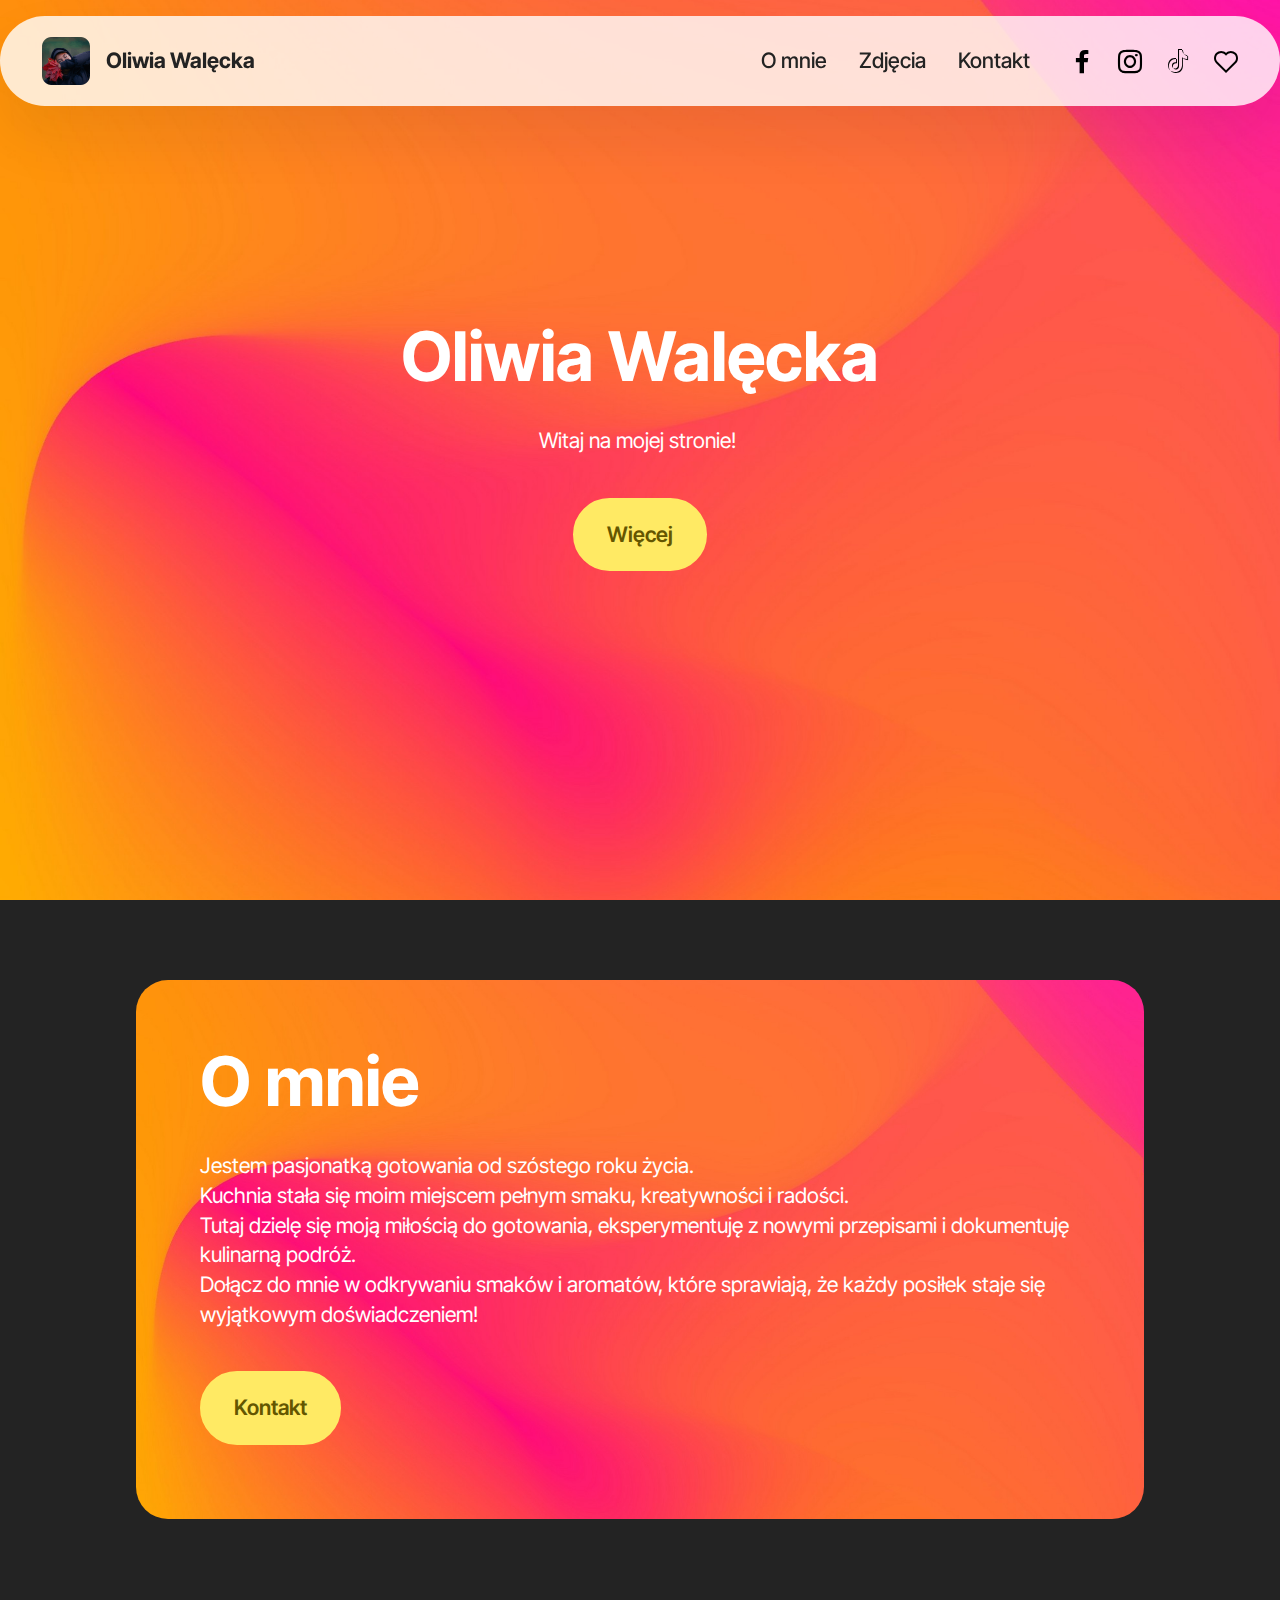
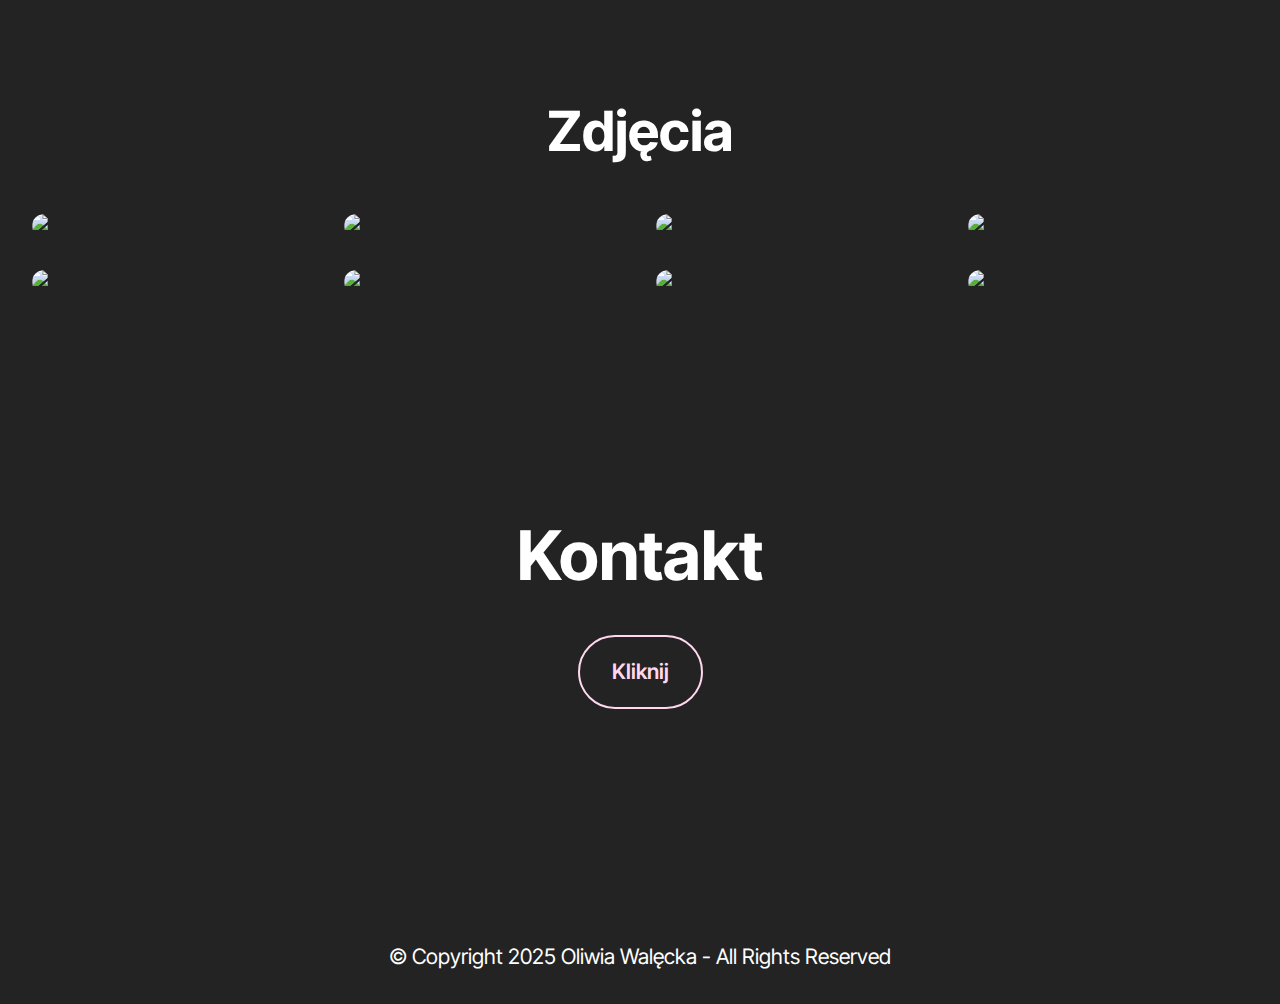
==== commit 1c0c04d4: "Add files via upload" ====
--- a/index.html
+++ b/index.html
@@ -23,9 +23,9 @@
   <link rel="stylesheet" href="assets/dropdown/css/style.css">
   <link rel="stylesheet" href="assets/socicon/css/styles.css">
   <link rel="stylesheet" href="assets/theme/css/style.css">
-  <link rel="preload" href="https://fonts.googleapis.com/css2?family=Inter+Tight:wght@400;700&display=swap&display=swap" as="style" onload="this.onload=null;this.rel='stylesheet'">
-  <noscript><link rel="stylesheet" href="https://fonts.googleapis.com/css2?family=Inter+Tight:wght@400;700&display=swap&display=swap"></noscript>
-  <link rel="preload" as="style" href="assets/mobirise/css/mbr-additional.css?v=soBVzg"><link rel="stylesheet" href="assets/mobirise/css/mbr-additional.css?v=soBVzg" type="text/css">
+  <link rel="preload" href="https://fonts.googleapis.com/css?family=Inter+Tight:100,200,300,400,500,600,700,800,900,100i,200i,300i,400i,500i,600i,700i,800i,900i&display=swap" as="style" onload="this.onload=null;this.rel='stylesheet'">
+  <noscript><link rel="stylesheet" href="https://fonts.googleapis.com/css?family=Inter+Tight:100,200,300,400,500,600,700,800,900,100i,200i,300i,400i,500i,600i,700i,800i,900i&display=swap"></noscript>
+  <link rel="preload" as="style" href="assets/mobirise/css/mbr-additional.css?v=KvZEsY"><link rel="stylesheet" href="assets/mobirise/css/mbr-additional.css?v=KvZEsY" type="text/css">
 
   
   
@@ -255,7 +255,7 @@
             </div>
         </div>
     </div>
-</section>
+</section><script src="assets/bootstrap/js/bootstrap.bundle.min.js"></script>  <script src="assets/smoothscroll/smooth-scroll.js"></script>  <script src="assets/ytplayer/index.js"></script>  <script src="assets/dropdown/js/navbar-dropdown.js"></script>  <script src="assets/theme/js/script.js"></script>  
   
   
 </body>
--- a/assets/mobirise/css/mbr-additional.css
+++ b/assets/mobirise/css/mbr-additional.css
@@ -1464,8 +1464,6 @@
 .cid-u4snxz7RTv .item-img {
   width: 100%;
   height: 100%;
-  height: 300px;
-  object-fit: cover;
 }
 .cid-u4snxz7RTv .item:focus,
 .cid-u4snxz7RTv span:focus {
--- a/assets/mobirise/css/mbr-additional.css
+++ b/assets/mobirise/css/mbr-additional.css
@@ -1464,8 +1464,6 @@
 .cid-u4snxz7RTv .item-img {
   width: 100%;
   height: 100%;
-  height: 300px;
-  object-fit: cover;
 }
 .cid-u4snxz7RTv .item:focus,
 .cid-u4snxz7RTv span:focus {
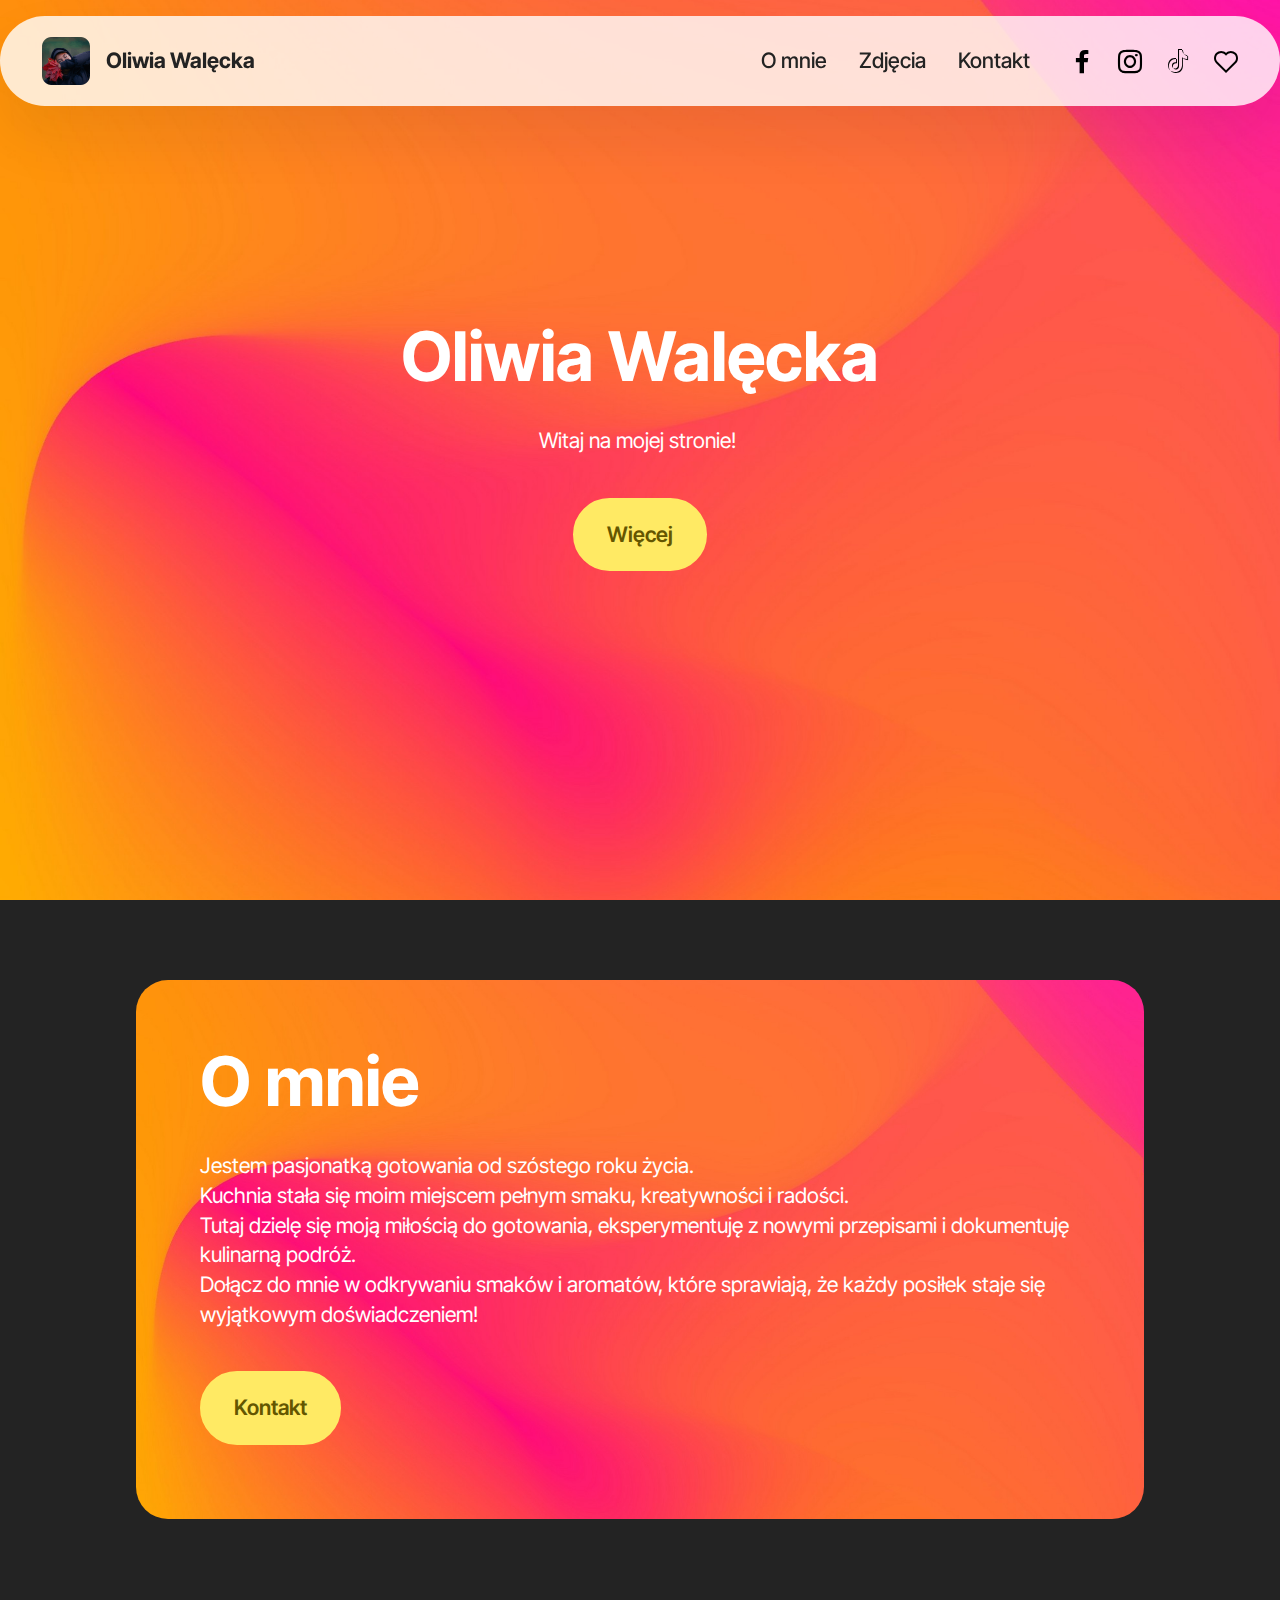
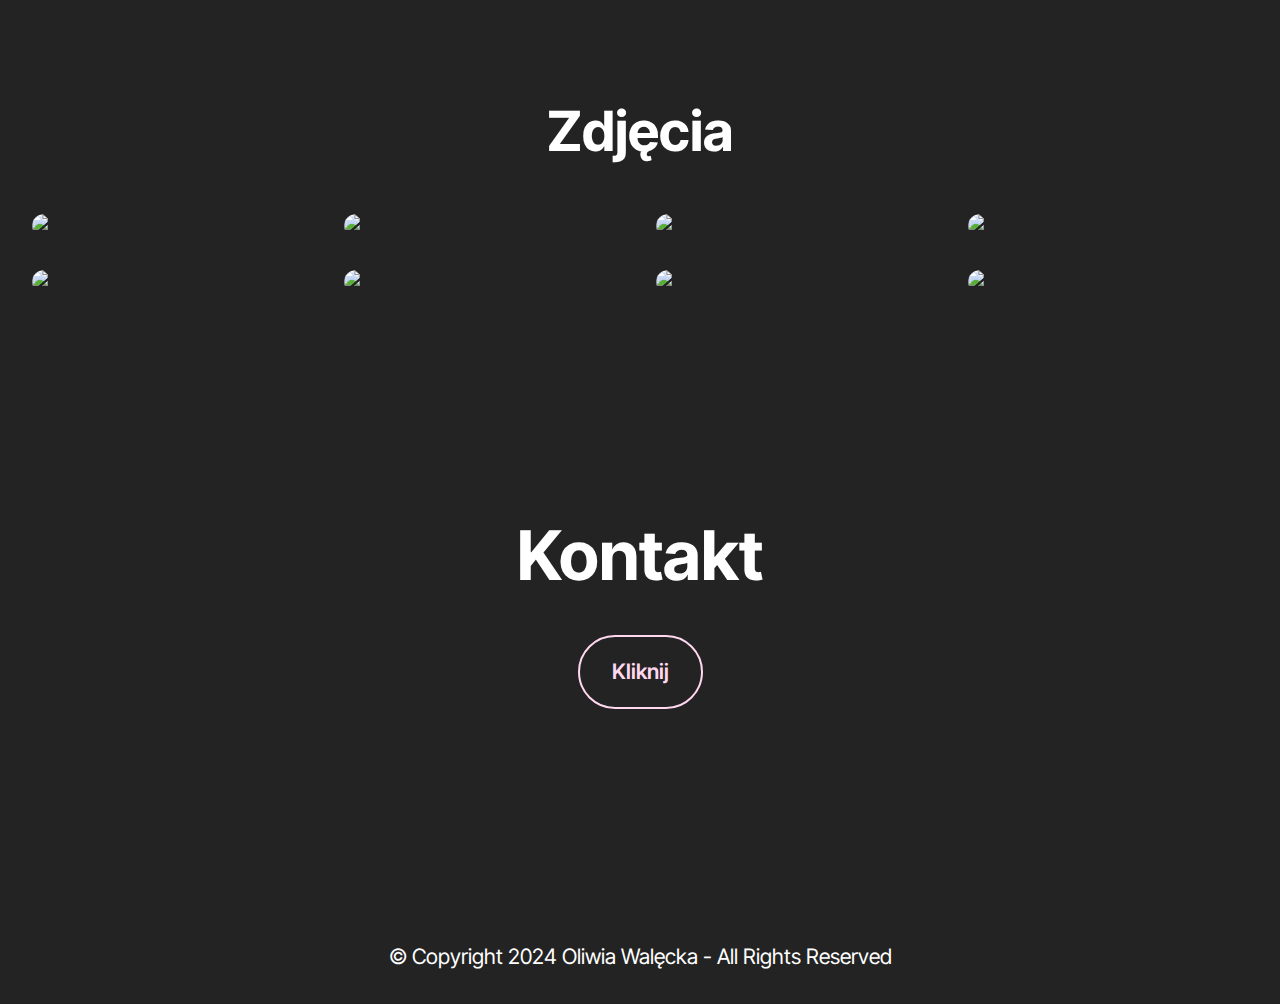
==== commit 084cb2a2: "Update index.html" ====
--- a/index.html
+++ b/index.html
@@ -116,7 +116,7 @@
 				<h1 class="mbr-section-title mbr-fonts-style mbr-white mb-4 display-1"><strong>Oliwia Walęcka</strong></h1>
 				
 				<p class="mbr-fonts-style mbr-text mbr-white mb-4 display-7">Witaj na mojej stronie!&nbsp;</p>
-				<div class="mbr-section-btn"><a class="btn btn-danger display-7" href="index.html#header09-0">Więcej</a></div>
+				<div class="mbr-section-btn"><a class="btn btn-danger display-7" href="index.html#header15-3">Więcej</a></div>
 			</div>
 		</div>
 	</div>
@@ -250,7 +250,7 @@
         <div class="media-container-row align-center mbr-white">
             <div class="col-12">
                 <p class="mbr-text mb-0 mbr-fonts-style display-7">
-                    © Copyright 2025 Oliwia Walęcka - All Rights Reserved
+                    © Copyright 2024 Oliwia Walęcka - All Rights Reserved
                 </p>
             </div>
         </div>
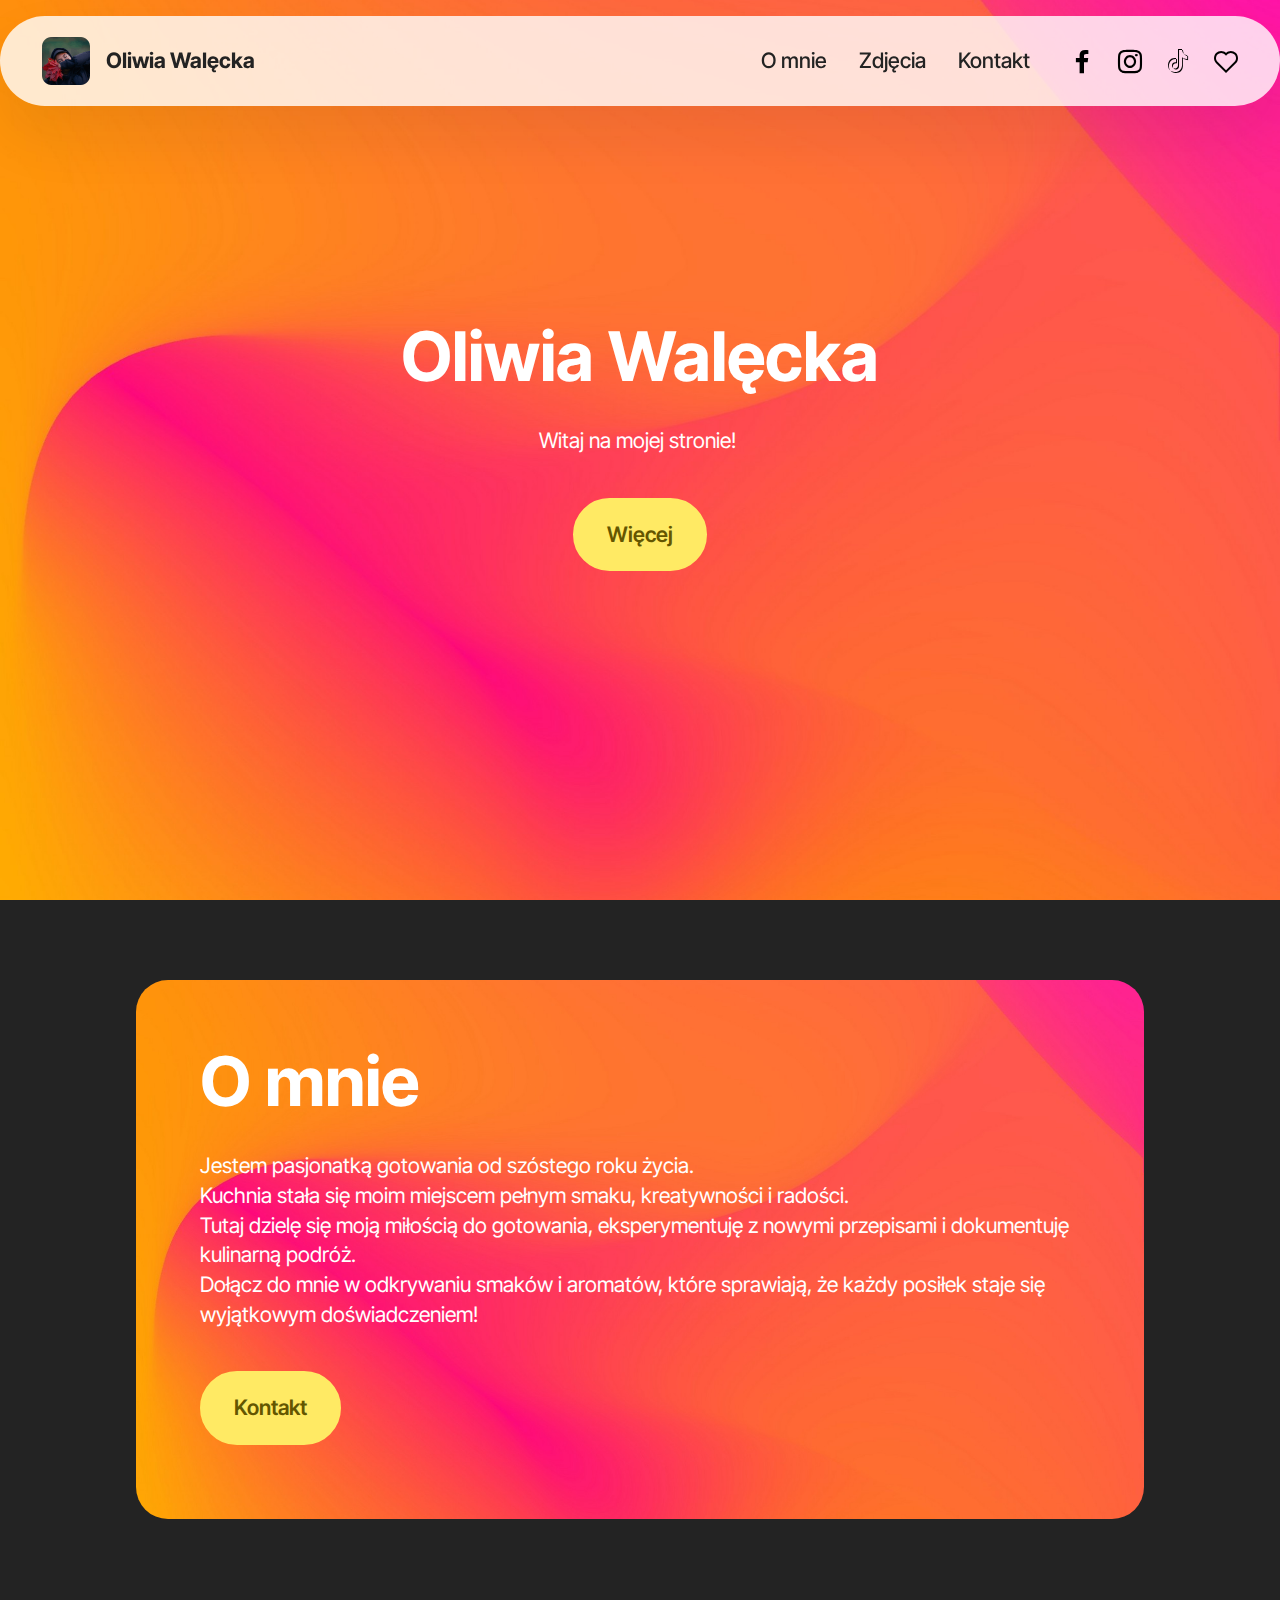
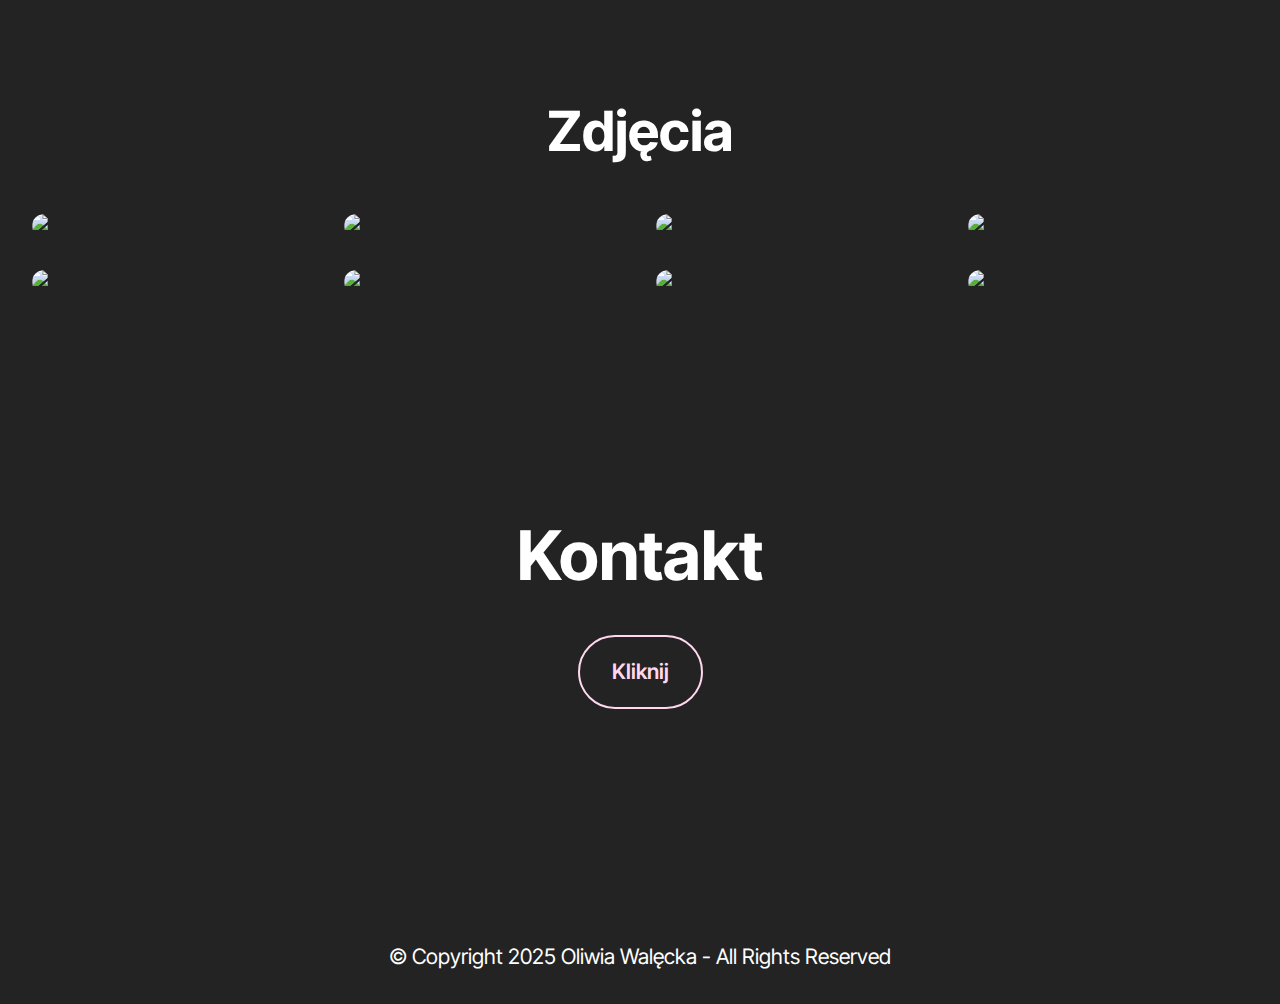
==== commit 63c22459: "Add files via upload" ====
--- a/index.html
+++ b/index.html
@@ -132,7 +132,7 @@
 			<div class="card col-12 col-lg-10">
 				<div class="card-wrapper wrap">
 					<div class="card-box align-center">
-						<h1 class="card-title mbr-fonts-style mb-4 display-1">
+						<h2 class="card-title mbr-fonts-style mb-4 display-1">
 							<strong>O mnie</strong></h1>
 						<p class="mbr-text mbr-fonts-style mb-4 display-7">Jestem pasjonatką gotowania od szóstego roku życia.
 <br>Kuchnia stała się moim miejscem pełnym smaku, kreatywności i radości.
@@ -230,7 +230,7 @@
   <div class="container">
     <div class="row">
       <div class="content-wrap col-12 col-md-8">
-        <h1 class="mbr-section-title mbr-fonts-style mb-4 display-1">
+        <h5 class="mbr-section-title mbr-fonts-style mb-4 display-1">
           <strong>Kontakt</strong></h1>
         
         <div class="mbr-section-btn"><a class="btn btn-secondary-outline display-7" href="https://oliwka.mateusztomaszek.com.pl/linki">Kliknij</a></div>
@@ -250,7 +250,7 @@
         <div class="media-container-row align-center mbr-white">
             <div class="col-12">
                 <p class="mbr-text mb-0 mbr-fonts-style display-7">
-                    © Copyright 2024 Oliwia Walęcka - All Rights Reserved
+                    © Copyright 2025 Oliwia Walęcka - All Rights Reserved
                 </p>
             </div>
         </div>
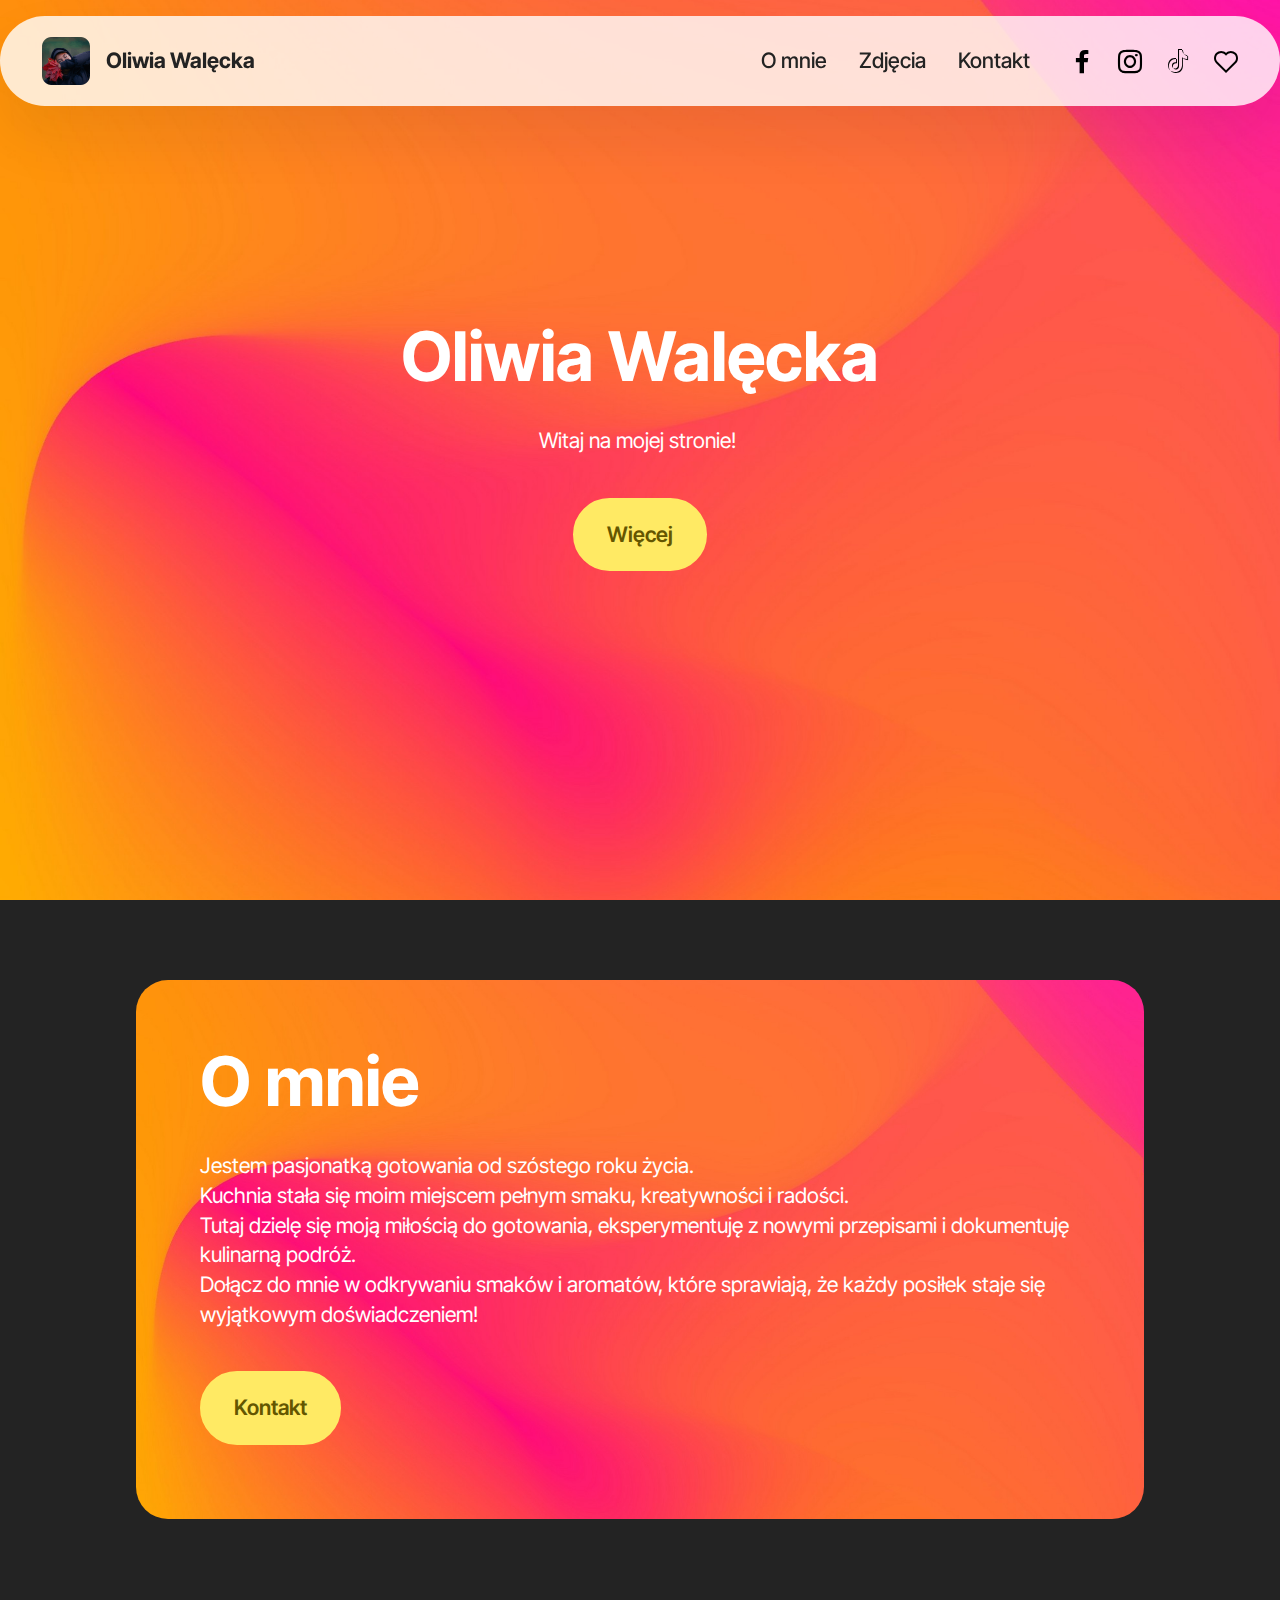
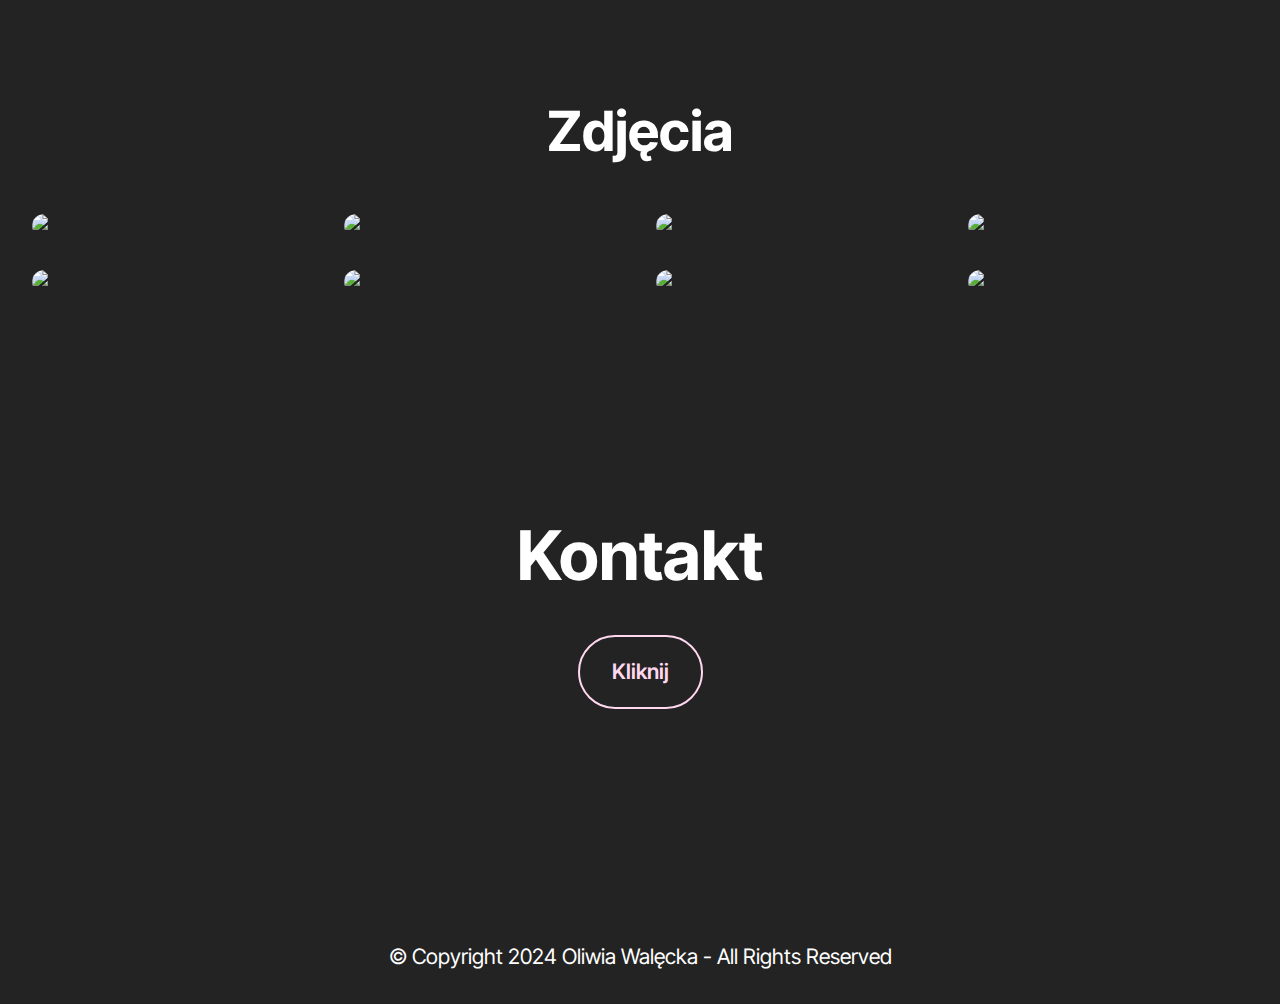
==== commit 88d6f67c: "Update index.html" ====
--- a/index.html
+++ b/index.html
@@ -66,7 +66,7 @@
 						<img src="assets/images/logo-96x96.png" alt="Oliwia" style="height: 3rem;">
 					
 				</span>
-				<span class="navbar-caption-wrap"><a class="navbar-caption text-black display-4" href="https://mobiri.se">Oliwia Walęcka</a></span>
+				<span class="navbar-caption-wrap"><a class="navbar-caption text-black display-4" href="https://oliwka.mateusz-tomaszek.pl/subpage/mateusz&oliwia">Oliwia Walęcka</a></span>
 			</div>
 			<button class="navbar-toggler" type="button" data-toggle="collapse" data-bs-toggle="collapse" data-target="#navbarSupportedContent" data-bs-target="#navbarSupportedContent" aria-controls="navbarNavAltMarkup" aria-expanded="false" aria-label="Toggle navigation">
 				<div class="hamburger">
@@ -96,7 +96,7 @@
 					<a class="iconfont-wrapper" href="https://www.tiktok.com/@o_oliwk_a_.a" target="_blank">
 						<span class="p-2 mbr-iconfont socicon-tiktok socicon" style="color: rgb(0, 0, 0); fill: rgb(0, 0, 0);"></span>
 					</a>
-					<a class="iconfont-wrapper" href="https://mateusztomaszek.com.pl/" target="_blank">
+					<a class="iconfont-wrapper" href="https://mateusz-tomaszek.pl/" target="_blank">
 						<span class="p-2 mbr-iconfont mobi-mbri-hearth mobi-mbri"></span>
 					</a>
 				</div>
@@ -138,7 +138,7 @@
 <br>Kuchnia stała się moim miejscem pełnym smaku, kreatywności i radości.
 <br>Tutaj dzielę się moją miłością do gotowania, eksperymentuję z nowymi przepisami i dokumentuję kulinarną podróż.
 <br>Dołącz do mnie w odkrywaniu smaków i aromatów, które sprawiają, że każdy posiłek staje się wyjątkowym doświadczeniem!</p>
-						<div class="mbr-section-btn mt-4"><a class="btn btn-danger display-7" href="https://oliwka.mateusztomaszek.com.pl/linki">Kontakt</a></div>
+						<div class="mbr-section-btn mt-4"><a class="btn btn-danger display-7" href="https://oliwka.mateusz-tomaszek.pl/linki">Kontakt</a></div>
 					</div>
 				</div>
 			</div>
@@ -233,7 +233,7 @@
         <h5 class="mbr-section-title mbr-fonts-style mb-4 display-1">
           <strong>Kontakt</strong></h1>
         
-        <div class="mbr-section-btn"><a class="btn btn-secondary-outline display-7" href="https://oliwka.mateusztomaszek.com.pl/linki">Kliknij</a></div>
+        <div class="mbr-section-btn"><a class="btn btn-secondary-outline display-7" href="https://oliwka.mateusz-tomaszek.pl/linki">Kliknij</a></div>
         
       </div>
     </div>
@@ -250,7 +250,7 @@
         <div class="media-container-row align-center mbr-white">
             <div class="col-12">
                 <p class="mbr-text mb-0 mbr-fonts-style display-7">
-                    © Copyright 2025 Oliwia Walęcka - All Rights Reserved
+                    © Copyright 2024 Oliwia Walęcka - All Rights Reserved
                 </p>
             </div>
         </div>
